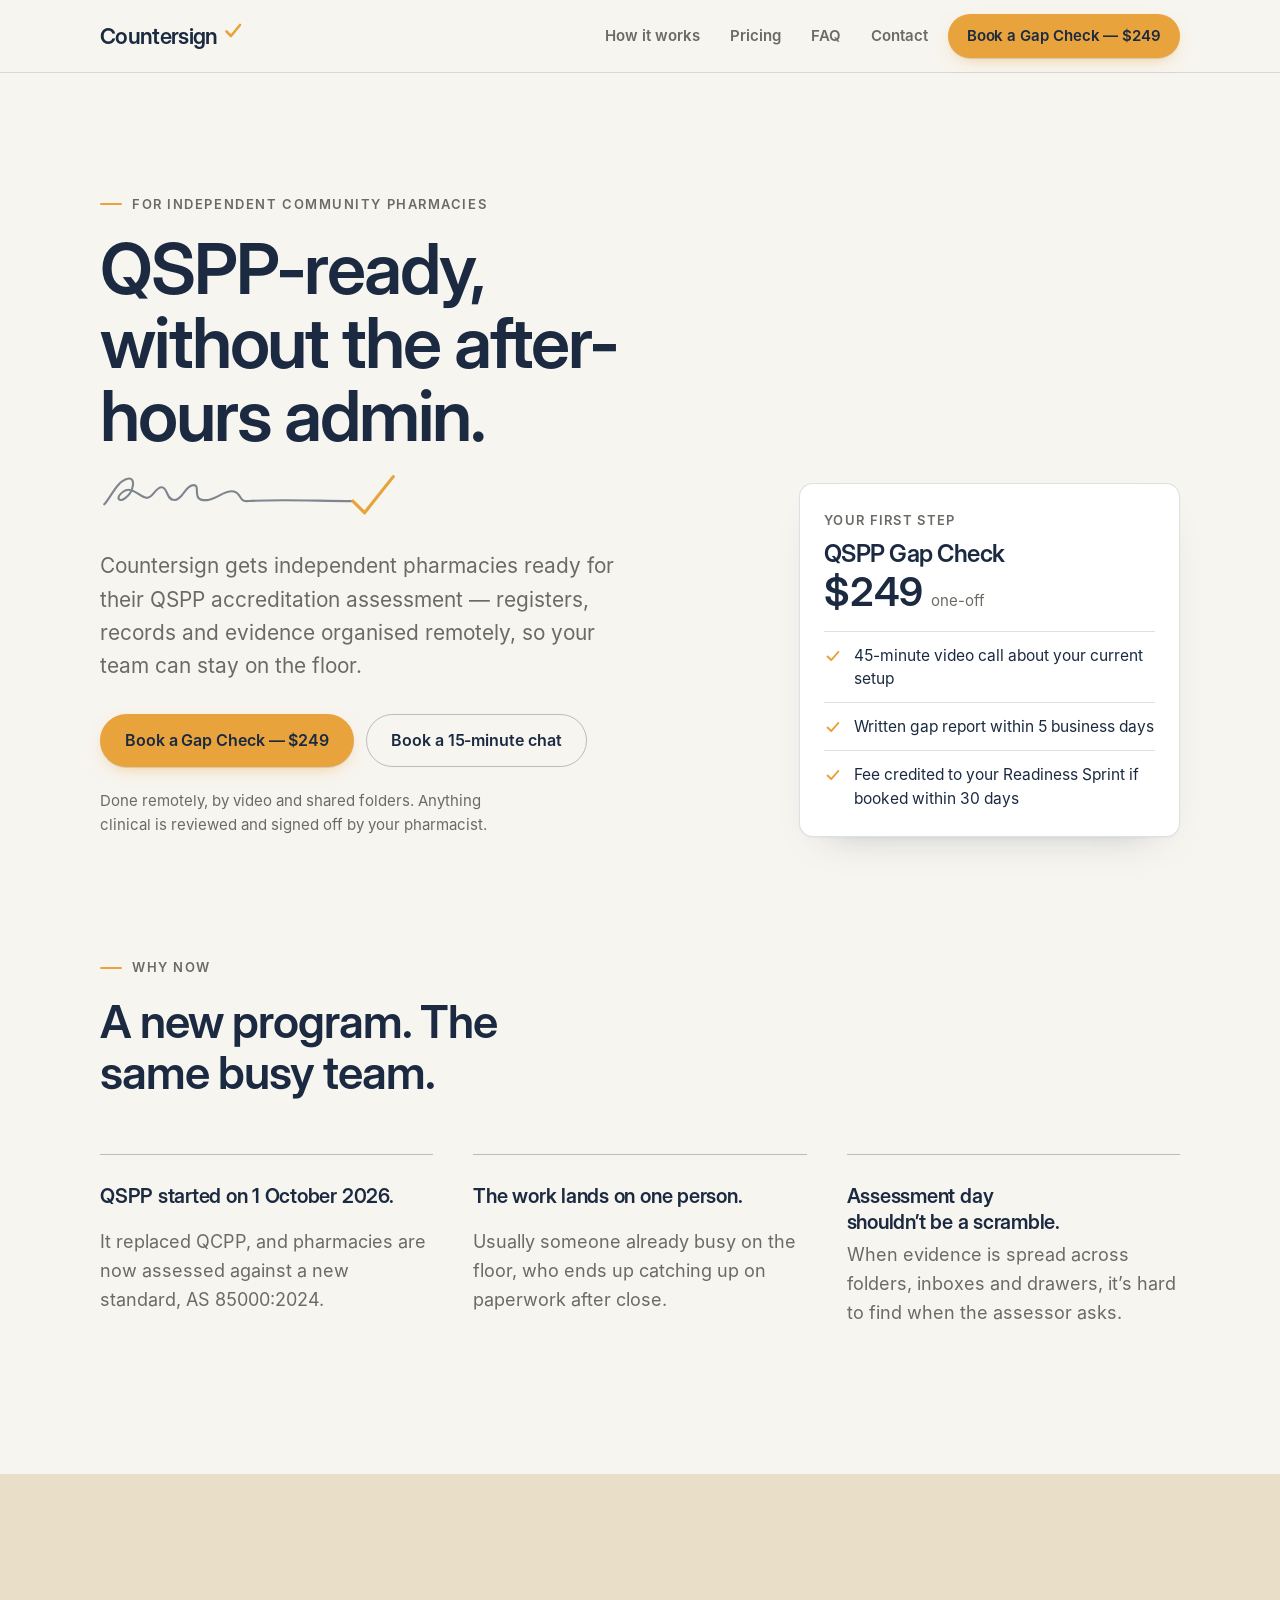
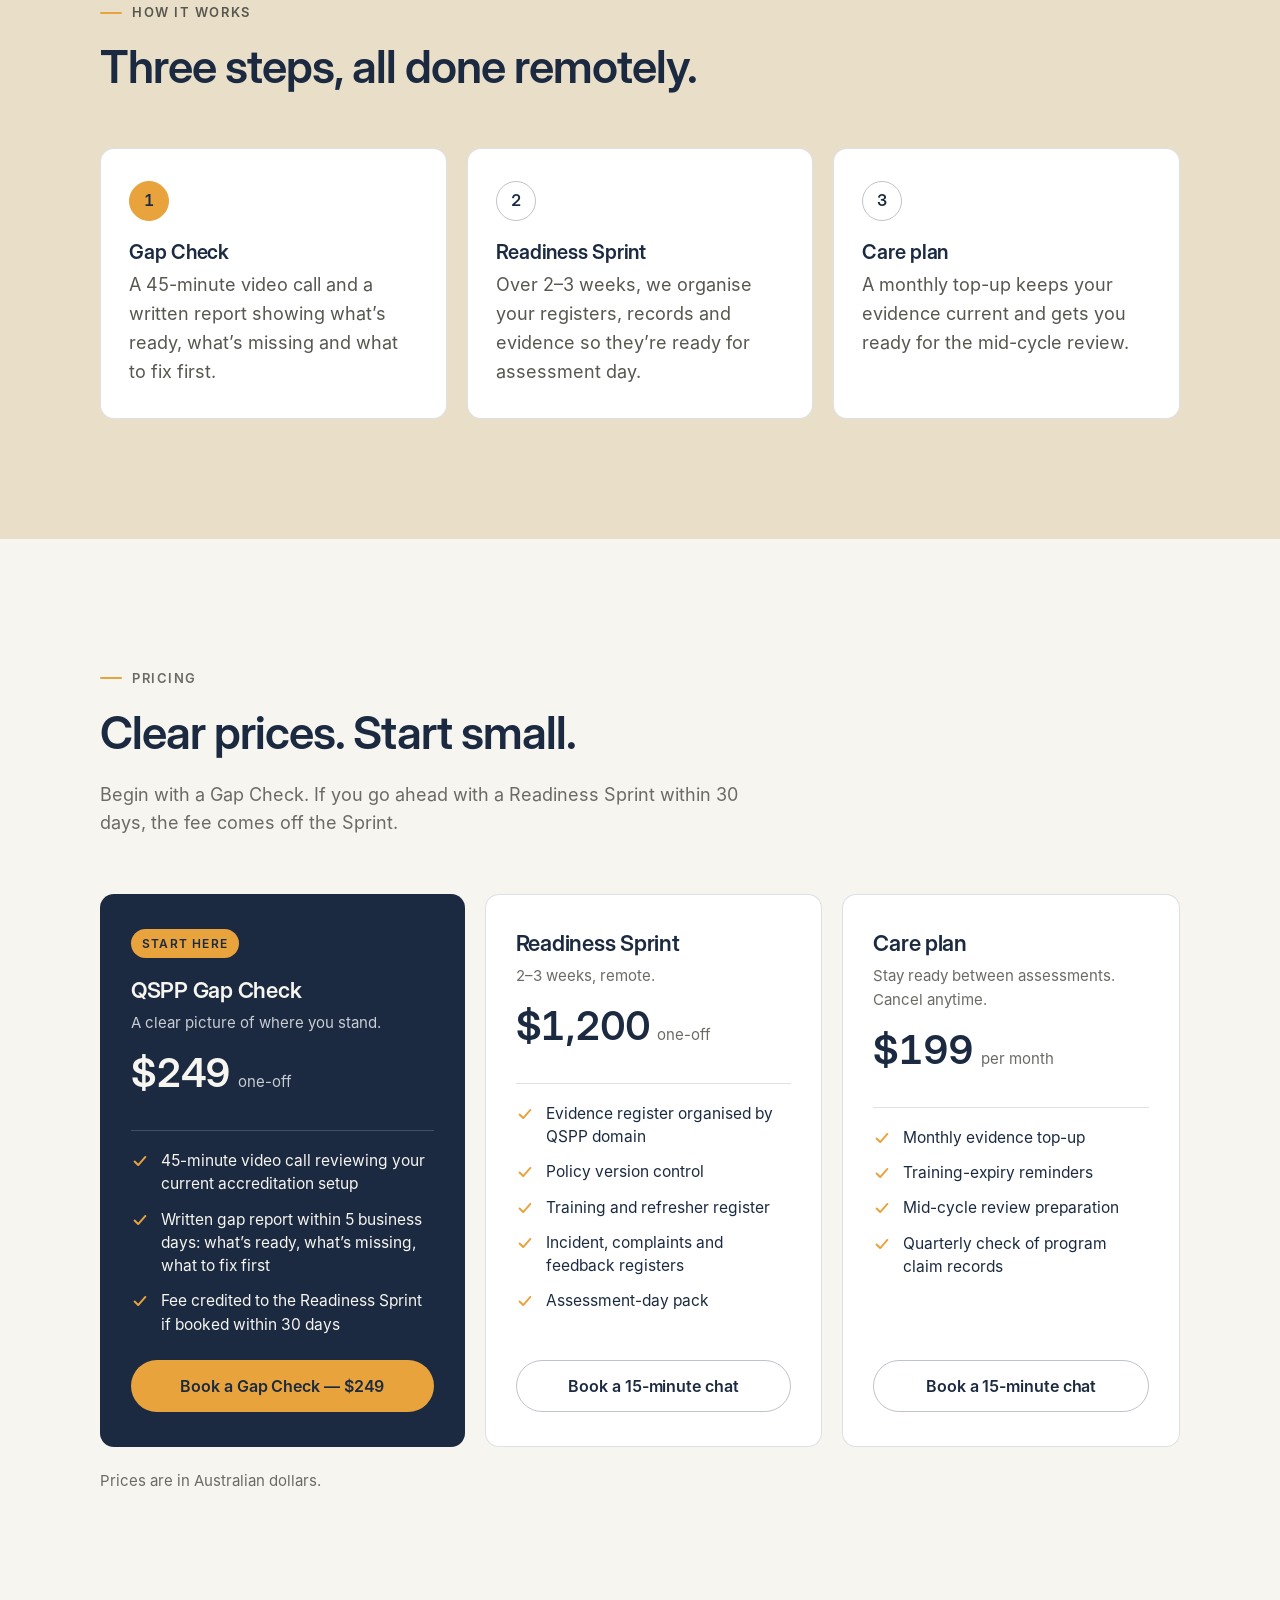
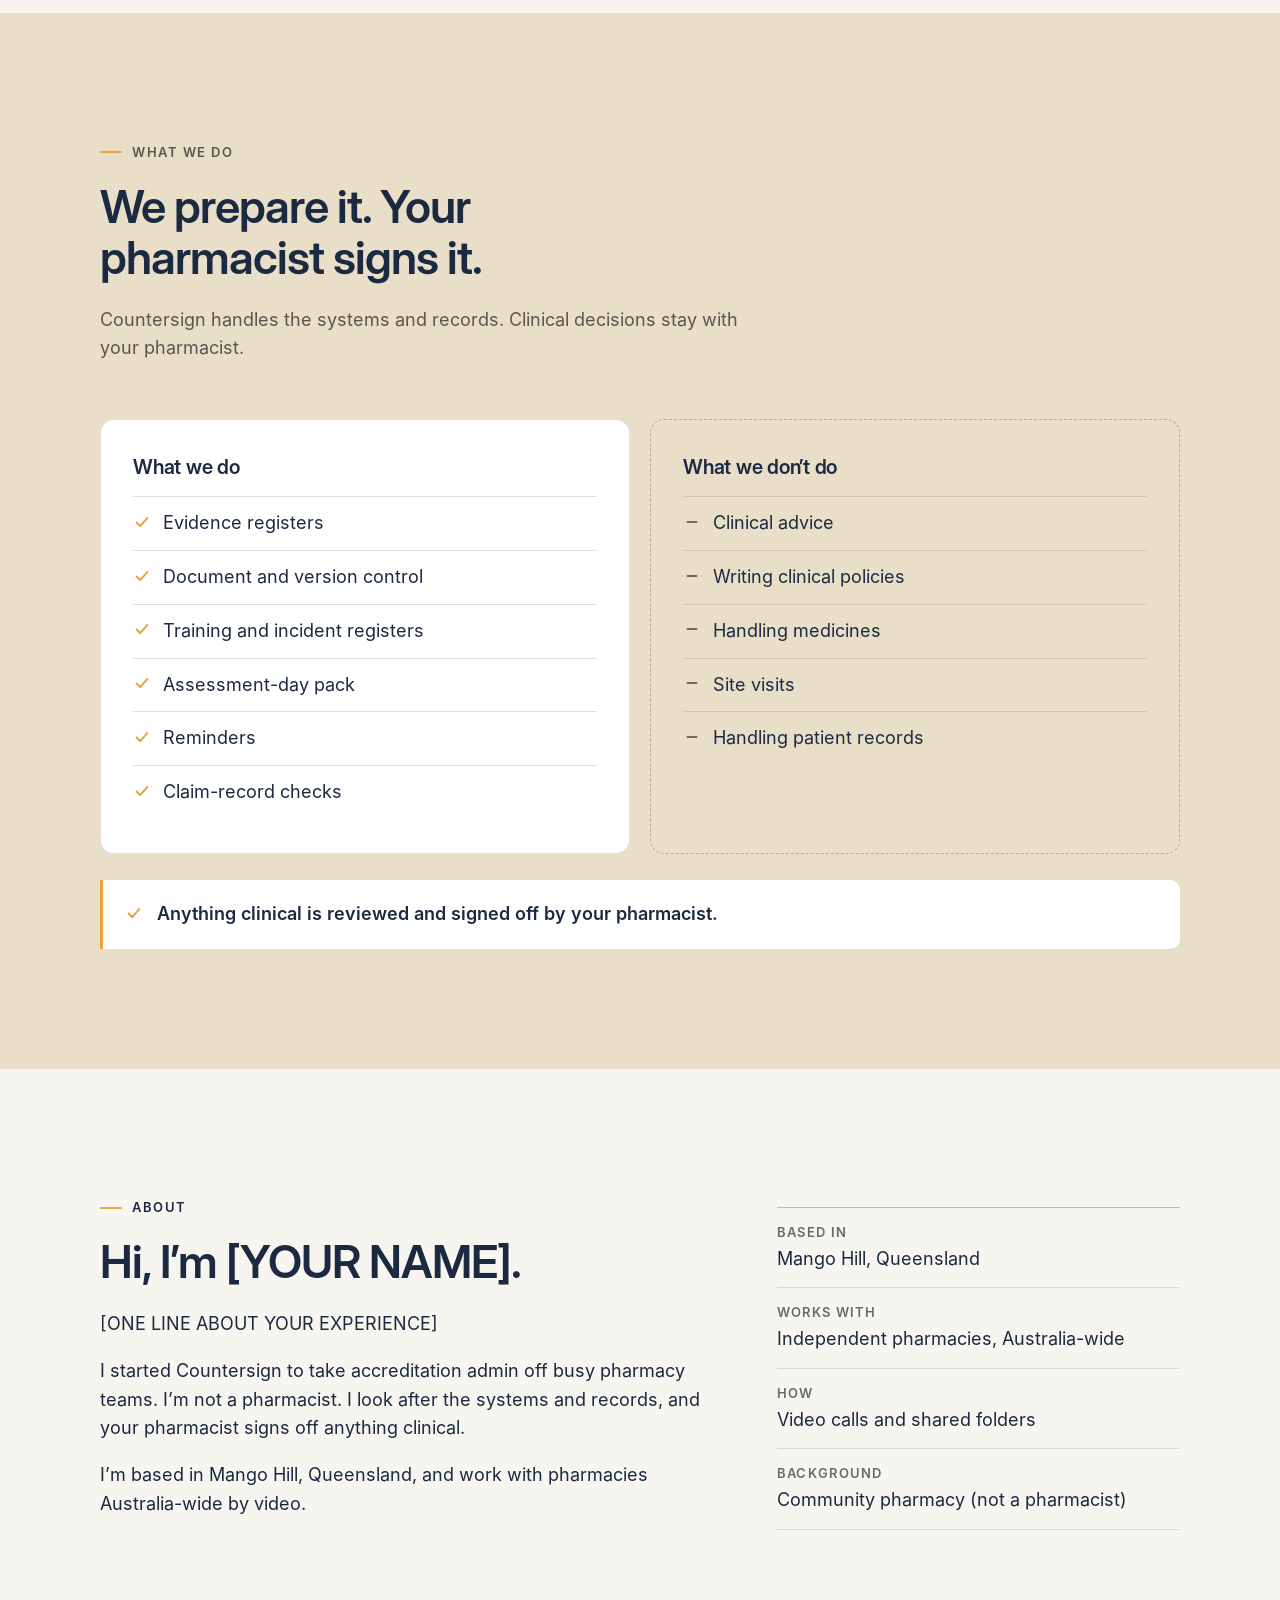
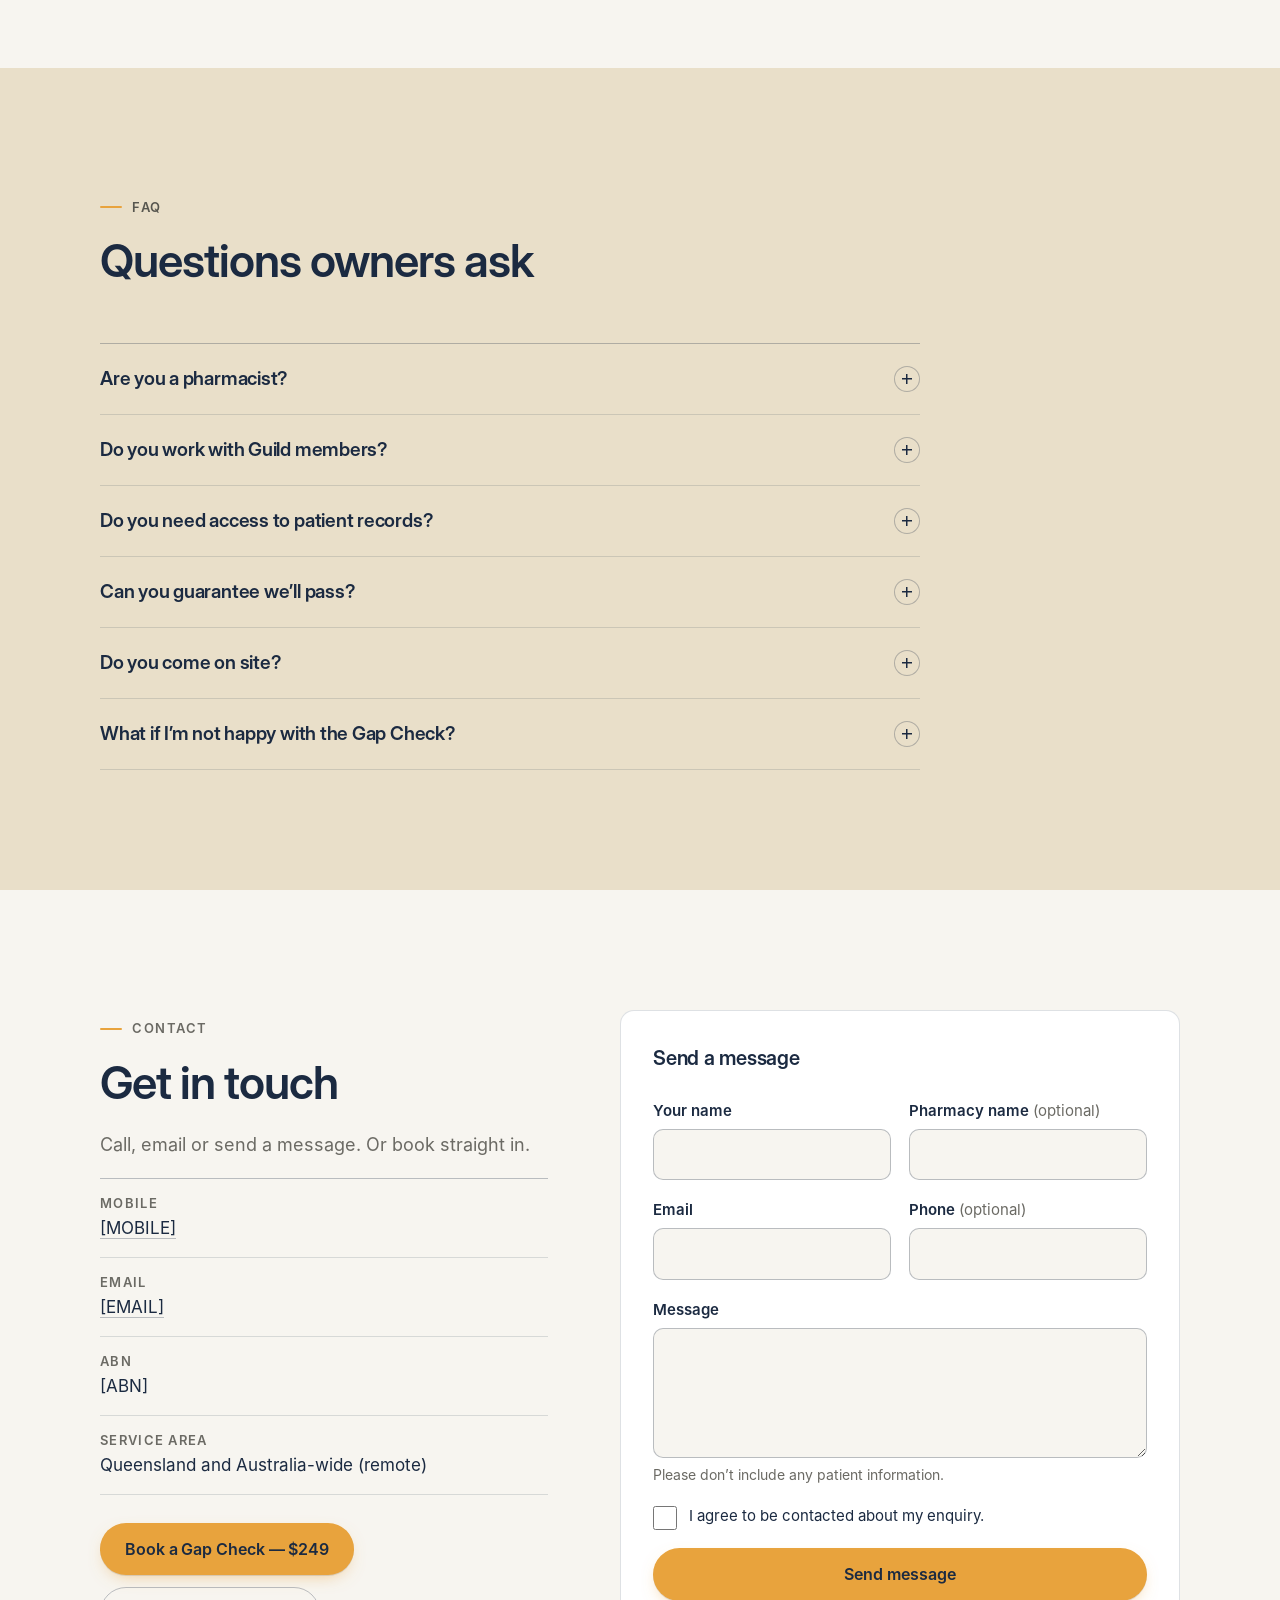
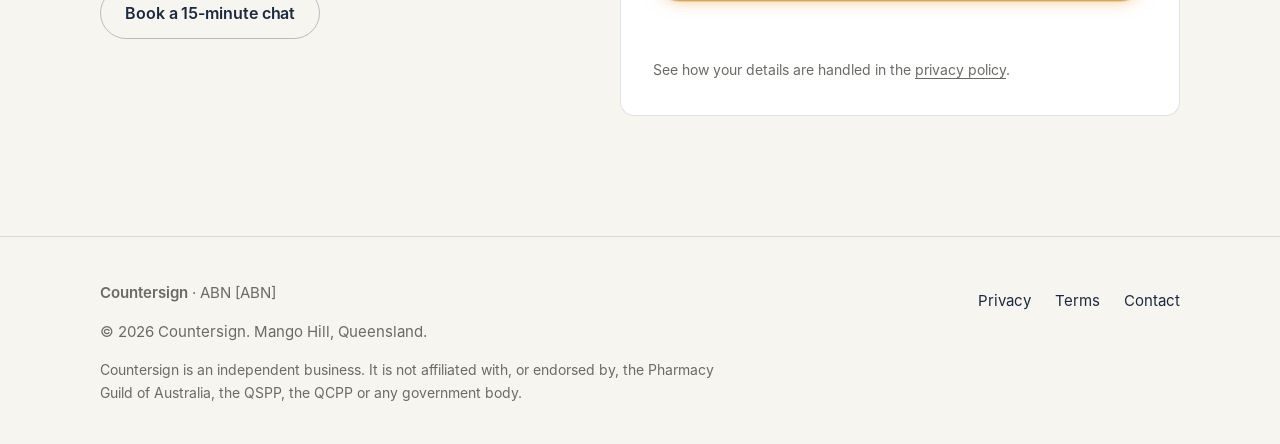
==== index.html @ 49e014be "Countersign website: home, privacy and terms pages Static site with config.js for details, links and" ====
<!doctype html>
<html lang="en-AU">
<head>
  <meta charset="utf-8">
  <meta name="viewport" content="width=device-width, initial-scale=1">
  <title>Countersign — QSPP accreditation support for independent pharmacies</title>
  <meta name="description" content="Countersign gets independent community pharmacies ready for their QSPP accreditation assessment. Registers, records and evidence organised remotely, so your team can stay on the floor.">
  <meta name="theme-color" content="#F7F5F0" media="(prefers-color-scheme: light)">
  <meta name="theme-color" content="#0F1724" media="(prefers-color-scheme: dark)">

  <!-- Social sharing. Replace [SITE_URL] with your web address (see README). -->
  <meta property="og:type" content="website">
  <meta property="og:site_name" content="Countersign">
  <meta property="og:locale" content="en_AU">
  <meta property="og:title" content="Countersign — QSPP accreditation support for independent pharmacies">
  <meta property="og:description" content="We prepare it. Your pharmacist signs it. Remote QSPP accreditation admin for independent pharmacies.">
  <meta property="og:url" content="[SITE_URL]/">
  <meta property="og:image" content="[SITE_URL]/assets/og-image.png">
  <meta property="og:image:width" content="1200">
  <meta property="og:image:height" content="630">
  <meta property="og:image:alt" content="Countersign — We prepare it. Your pharmacist signs it.">
  <meta name="twitter:card" content="summary_large_image">

  <link rel="icon" href="assets/favicon.svg" type="image/svg+xml">
  <link rel="preload" href="assets/fonts/InterDisplay-SemiBold.woff" as="font" type="font/woff" crossorigin>
  <link rel="preload" href="assets/fonts/Inter-Regular.woff" as="font" type="font/woff" crossorigin>
  <link rel="stylesheet" href="assets/styles.css">
  <script src="config.js" defer></script>
  <script src="assets/site.js" defer></script>
</head>
<body data-page="home" class="has-mobile-cta">

<!-- Icon sprite (decorative) -->
<svg width="0" height="0" style="position:absolute" aria-hidden="true" focusable="false">
  <symbol id="i-tick" viewBox="0 0 20 20"><path d="M4 10.5l4 4 8-9" fill="none" stroke="currentColor" stroke-width="2.2" stroke-linecap="round" stroke-linejoin="round"/></symbol>
  <symbol id="i-dash" viewBox="0 0 20 20"><path d="M5 10h10" fill="none" stroke="currentColor" stroke-width="2.2" stroke-linecap="round"/></symbol>
</svg>

<a class="skip-link" href="#main">Skip to content</a>

<header class="site-header" id="top">
  <div class="wrap header-inner">
    <!-- Logo: shows this wordmark until you set useLogoFile: true in config.js -->
    <a class="wordmark" href="#top" aria-label="Countersign, back to top">Countersign<svg viewBox="0 0 20 20" aria-hidden="true" focusable="false"><path d="M3.5 10.5l4.5 4.5 9-11" fill="none" stroke="#E8A33D" stroke-width="2.6" stroke-linecap="round" stroke-linejoin="round"/></svg></a>
    <nav class="site-nav" aria-label="Main">
      <ul>
        <li><a href="#how-it-works">How it works</a></li>
        <li><a href="#pricing">Pricing</a></li>
        <li><a href="#faq">FAQ</a></li>
        <li><a href="#contact">Contact</a></li>
      </ul>
    </nav>
    <a class="btn btn-primary btn-sm header-cta" href="[STRIPE_PAYMENT_LINK]" data-cfg-href="{stripePaymentLink}">Book a Gap Check — <span data-cfg="prices.gapCheck">$249</span></a>
  </div>
</header>

<main id="main">

  <!-- 1. HERO -->
  <section class="hero" aria-labelledby="hero-title">
    <div class="wrap hero-grid">
      <div>
        <p class="eyebrow">For independent community pharmacies</p>
        <!-- Other headline options:
             "Your QSPP evidence, ready before the assessor is."
             "We prepare it. Your pharmacist signs it." -->
        <h1 id="hero-title">QSPP-ready, without the after-hours admin.</h1>
        <svg class="signature" viewBox="0 0 320 52" aria-hidden="true" focusable="false">
          <path class="sig" pathLength="100" d="M4 36C10 30 16 14 26 12c8-2 6 12-2 18-6 5-10 0-2-6 8-6 16 6 22 6s8-10 14-10 4 12 12 12 10-14 18-14-4 16 14 14c10-2 16-10 24-8s4 10 14 9c30-2 65 0 98 0"/>
          <path class="tick" pathLength="100" d="M238 33l11 11 27-34"/>
        </svg>
        <p class="lede">Countersign gets independent pharmacies ready for their QSPP accreditation assessment — registers, records and evidence organised remotely, so your team can stay on the floor.</p>
        <div class="cta-row">
          <a class="btn btn-primary" href="[STRIPE_PAYMENT_LINK]" data-cfg-href="{stripePaymentLink}">Book a Gap Check — <span data-cfg="prices.gapCheck">$249</span></a>
          <a class="btn btn-secondary" href="[BOOKING_LINK]" data-cfg-href="{bookingLink}">Book a 15-minute chat</a>
        </div>
        <p class="hero-note">Done remotely, by video and shared folders. Anything clinical is reviewed and signed off by your pharmacist.</p>
      </div>

      <aside class="first-step" aria-labelledby="first-step-title">
        <p class="label">Your first step</p>
        <h2 id="first-step-title">QSPP Gap Check</h2>
        <p class="price"><span class="amount" data-cfg="prices.gapCheck">$249</span><span class="unit">one-off</span><span class="unit" data-cfg="gstNote" data-cfg-optional></span></p>
        <ul>
          <li><svg class="tick-icon" aria-hidden="true"><use href="#i-tick"/></svg><span>45-minute video call about your current setup</span></li>
          <li><svg class="tick-icon" aria-hidden="true"><use href="#i-tick"/></svg><span>Written gap report within 5 business days</span></li>
          <li><svg class="tick-icon" aria-hidden="true"><use href="#i-tick"/></svg><span>Fee credited to your Readiness Sprint if booked within 30 days</span></li>
        </ul>
      </aside>
    </div>
  </section>

  <!-- 2. THE PROBLEM -->
  <section class="section" style="padding-top:0" aria-labelledby="problem-title">
    <div class="wrap">
      <div class="section-head">
        <p class="eyebrow">Why now</p>
        <h2 id="problem-title">A new program. The same busy team.</h2>
      </div>
      <ul class="points">
        <li>
          <h3>QSPP started on 1 October 2026.</h3>
          <p>It replaced QCPP, and pharmacies are now assessed against a new standard, AS&nbsp;85000:2024.</p>
        </li>
        <li>
          <h3>The work lands on one person.</h3>
          <p>Usually someone already busy on the floor, who ends up catching up on paperwork after close.</p>
        </li>
        <li>
          <h3>Assessment day shouldn’t be a scramble.</h3>
          <p>When evidence is spread across folders, inboxes and drawers, it’s hard to find when the assessor asks.</p>
        </li>
      </ul>
    </div>
  </section>

  <!-- 3. HOW IT WORKS -->
  <section class="section section-band" id="how-it-works" aria-labelledby="how-title">
    <div class="wrap">
      <div class="section-head">
        <p class="eyebrow">How it works</p>
        <h2 id="how-title">Three steps, all done remotely.</h2>
      </div>
      <ol class="steps" style="list-style:none;margin:0;padding:0">
        <li class="step">
          <span class="step-num" aria-hidden="true">1</span>
          <h3><span class="visually-hidden">Step 1: </span>Gap Check</h3>
          <p>A 45-minute video call and a written report showing what’s ready, what’s missing and what to fix first.</p>
        </li>
        <li class="step">
          <span class="step-num" aria-hidden="true">2</span>
          <h3><span class="visually-hidden">Step 2: </span>Readiness Sprint</h3>
          <p>Over 2–3 weeks, we organise your registers, records and evidence so they’re ready for assessment day.</p>
        </li>
        <li class="step">
          <span class="step-num" aria-hidden="true">3</span>
          <h3><span class="visually-hidden">Step 3: </span>Care plan</h3>
          <p>A monthly top-up keeps your evidence current and gets you ready for the mid-cycle review.</p>
        </li>
      </ol>
    </div>
  </section>

  <!-- 4. PRICING -->
  <section class="section" id="pricing" aria-labelledby="pricing-title">
    <div class="wrap">
      <div class="section-head">
        <p class="eyebrow">Pricing</p>
        <h2 id="pricing-title">Clear prices. Start small.</h2>
        <p>Begin with a Gap Check. If you go ahead with a Readiness Sprint within 30 days, the fee comes off the Sprint.</p>
      </div>

      <div class="pricing">
        <article class="plan plan-featured" aria-labelledby="plan-gap">
          <span class="badge">Start here</span>
          <div>
            <h3 id="plan-gap">QSPP Gap Check</h3>
            <p class="plan-sub">A clear picture of where you stand.</p>
          </div>
          <p class="price"><span class="amount" data-cfg="prices.gapCheck">$249</span><span class="unit">one-off</span><span class="unit" data-cfg="gstNote" data-cfg-optional></span></p>
          <ul>
            <li><svg class="tick-icon" aria-hidden="true"><use href="#i-tick"/></svg><span>45-minute video call reviewing your current accreditation setup</span></li>
            <li><svg class="tick-icon" aria-hidden="true"><use href="#i-tick"/></svg><span>Written gap report within 5 business days: what’s ready, what’s missing, what to fix first</span></li>
            <li><svg class="tick-icon" aria-hidden="true"><use href="#i-tick"/></svg><span>Fee credited to the Readiness Sprint if booked within 30 days</span></li>
          </ul>
          <a class="btn btn-primary btn-block" href="[STRIPE_PAYMENT_LINK]" data-cfg-href="{stripePaymentLink}">Book a Gap Check — <span data-cfg="prices.gapCheck">$249</span></a>
        </article>

        <article class="plan" aria-labelledby="plan-sprint">
          <div>
            <h3 id="plan-sprint">Readiness Sprint</h3>
            <p class="plan-sub">2–3 weeks, remote.</p>
          </div>
          <p class="price"><span class="amount" data-cfg="prices.sprint">$1,200</span><span class="unit">one-off</span><span class="unit" data-cfg="gstNote" data-cfg-optional></span></p>
          <ul>
            <li><svg class="tick-icon" aria-hidden="true"><use href="#i-tick"/></svg><span>Evidence register organised by QSPP domain</span></li>
            <li><svg class="tick-icon" aria-hidden="true"><use href="#i-tick"/></svg><span>Policy version control</span></li>
            <li><svg class="tick-icon" aria-hidden="true"><use href="#i-tick"/></svg><span>Training and refresher register</span></li>
            <li><svg class="tick-icon" aria-hidden="true"><use href="#i-tick"/></svg><span>Incident, complaints and feedback registers</span></li>
            <li><svg class="tick-icon" aria-hidden="true"><use href="#i-tick"/></svg><span>Assessment-day pack</span></li>
          </ul>
          <a class="btn btn-secondary btn-block" href="[BOOKING_LINK]" data-cfg-href="{bookingLink}">Book a 15-minute chat</a>
        </article>

        <article class="plan" aria-labelledby="plan-care">
          <div>
            <h3 id="plan-care">Care plan</h3>
            <p class="plan-sub">Stay ready between assessments. Cancel anytime.</p>
          </div>
          <p class="price"><span class="amount" data-cfg="prices.carePlan">$199</span><span class="unit">per month</span><span class="unit" data-cfg="gstNote" data-cfg-optional></span></p>
          <ul>
            <li><svg class="tick-icon" aria-hidden="true"><use href="#i-tick"/></svg><span>Monthly evidence top-up</span></li>
            <li><svg class="tick-icon" aria-hidden="true"><use href="#i-tick"/></svg><span>Training-expiry reminders</span></li>
            <li><svg class="tick-icon" aria-hidden="true"><use href="#i-tick"/></svg><span>Mid-cycle review preparation</span></li>
            <li><svg class="tick-icon" aria-hidden="true"><use href="#i-tick"/></svg><span>Quarterly check of program claim records</span></li>
          </ul>
          <a class="btn btn-secondary btn-block" href="[BOOKING_LINK]" data-cfg-href="{bookingLink}">Book a 15-minute chat</a>
        </article>
      </div>
      <p class="pricing-note">Prices are in Australian dollars.</p>
    </div>
  </section>

  <!-- 5. WHAT WE DO / DON'T DO -->
  <section class="section section-band" id="scope" aria-labelledby="scope-title">
    <div class="wrap">
      <div class="section-head">
        <p class="eyebrow">What we do</p>
        <h2 id="scope-title">We prepare it. Your pharmacist signs it.</h2>
        <p>Countersign handles the systems and records. Clinical decisions stay with your pharmacist.</p>
      </div>
      <div class="split">
        <div class="split-col do">
          <h3>What we do</h3>
          <ul>
            <li><svg class="tick-icon" aria-hidden="true"><use href="#i-tick"/></svg><span>Evidence registers</span></li>
            <li><svg class="tick-icon" aria-hidden="true"><use href="#i-tick"/></svg><span>Document and version control</span></li>
            <li><svg class="tick-icon" aria-hidden="true"><use href="#i-tick"/></svg><span>Training and incident registers</span></li>
            <li><svg class="tick-icon" aria-hidden="true"><use href="#i-tick"/></svg><span>Assessment-day pack</span></li>
            <li><svg class="tick-icon" aria-hidden="true"><use href="#i-tick"/></svg><span>Reminders</span></li>
            <li><svg class="tick-icon" aria-hidden="true"><use href="#i-tick"/></svg><span>Claim-record checks</span></li>
          </ul>
        </div>
        <div class="split-col dont">
          <h3>What we don’t do</h3>
          <ul>
            <li><svg class="dash-icon" aria-hidden="true"><use href="#i-dash"/></svg><span>Clinical advice</span></li>
            <li><svg class="dash-icon" aria-hidden="true"><use href="#i-dash"/></svg><span>Writing clinical policies</span></li>
            <li><svg class="dash-icon" aria-hidden="true"><use href="#i-dash"/></svg><span>Handling medicines</span></li>
            <li><svg class="dash-icon" aria-hidden="true"><use href="#i-dash"/></svg><span>Site visits</span></li>
            <li><svg class="dash-icon" aria-hidden="true"><use href="#i-dash"/></svg><span>Handling patient records</span></li>
          </ul>
        </div>
      </div>
      <p class="signoff"><svg class="tick-icon" aria-hidden="true"><use href="#i-tick"/></svg><span>Anything clinical is reviewed and signed off by your pharmacist.</span></p>
    </div>
  </section>

  <!-- 6. ABOUT -->
  <section class="section" id="about" aria-labelledby="about-title">
    <div class="wrap about">
      <div class="about-body">
        <p class="eyebrow">About</p>
        <!-- Optional photo: save it as assets/founder.jpg (square, about 400 × 400 px) and remove the comment marks around the next line.
        <img class="about-photo" src="assets/founder.jpg" alt="[YOUR NAME]" width="160" height="160" loading="lazy">
        -->
        <h2 id="about-title">Hi, I’m <span data-cfg="founderName">[YOUR NAME]</span>.</h2>
        <p data-cfg="founderExperience">[ONE LINE ABOUT YOUR EXPERIENCE]</p>
        <p>I started Countersign to take accreditation admin off busy pharmacy teams. I’m not a pharmacist. I look after the systems and records, and your pharmacist signs off anything clinical.</p>
        <p>I’m based in Mango Hill, Queensland, and work with pharmacies Australia-wide by video.</p>
      </div>
      <dl class="about-facts">
        <div><dt>Based in</dt><dd>Mango Hill, Queensland</dd></div>
        <div><dt>Works with</dt><dd>Independent pharmacies, Australia-wide</dd></div>
        <div><dt>How</dt><dd>Video calls and shared folders</dd></div>
        <div><dt>Background</dt><dd>Community pharmacy (not a pharmacist)</dd></div>
      </dl>
    </div>
  </section>

  <!-- TESTIMONIALS — switched off. Only add real quotes, with the person's written permission.
       To switch on: remove the comment marks at the start and end of this block.
  <section class="section" id="testimonials" aria-labelledby="testimonials-title" style="padding-top:0">
    <div class="wrap">
      <div class="section-head">
        <p class="eyebrow">From pharmacies</p>
        <h2 id="testimonials-title">What owners say</h2>
      </div>
      <div class="quotes">
        <figure class="quote">
          <blockquote><p>"REAL QUOTE HERE"</p></blockquote>
          <figcaption>Name, Role — Pharmacy name, Suburb</figcaption>
        </figure>
        <figure class="quote">
          <blockquote><p>"REAL QUOTE HERE"</p></blockquote>
          <figcaption>Name, Role — Pharmacy name, Suburb</figcaption>
        </figure>
      </div>
    </div>
  </section>
  -->

  <!-- 7. FAQ -->
  <section class="section section-band" id="faq" aria-labelledby="faq-title">
    <div class="wrap">
      <div class="section-head">
        <p class="eyebrow">FAQ</p>
        <h2 id="faq-title">Questions owners ask</h2>
      </div>
      <div class="faq">
        <details>
          <summary>Are you a pharmacist?</summary>
          <div class="answer"><p>No. I handle the systems and records. Your pharmacist reviews and signs off anything clinical.</p></div>
        </details>
        <details>
          <summary>Do you work with Guild members?</summary>
          <div class="answer"><p>Yes. The Guild gives advice and templates. Countersign does the hands-on admin.</p></div>
        </details>
        <details>
          <summary>Do you need access to patient records?</summary>
          <div class="answer"><p>No, and please don’t send any.</p></div>
        </details>
        <details>
          <summary>Can you guarantee we’ll pass?</summary>
          <div class="answer"><p>No one can. Accreditation decisions are made by the assessor. We make sure your evidence is organised and complete.</p></div>
        </details>
        <details>
          <summary>Do you come on site?</summary>
          <div class="answer"><p>No. Everything is done by video and shared folders.</p></div>
        </details>
        <details>
          <summary>What if I’m not happy with the Gap Check?</summary>
          <div class="answer"><p>You get a full refund if you cancel before the call, or if your report isn’t delivered within 10 business days of the call. See the <a href="terms.html">Gap Check terms</a>.</p></div>
        </details>
      </div>
    </div>
  </section>

  <!-- 8. CONTACT -->
  <section class="section" id="contact" aria-labelledby="contact-title">
    <div class="wrap contact">
      <div>
        <p class="eyebrow">Contact</p>
        <h2 id="contact-title">Get in touch</h2>
        <p class="muted">Call, email or send a message. Or book straight in.</p>
        <dl class="contact-list">
          <div><dt>Mobile</dt><dd><a href="tel:[MOBILE]" data-cfg-href="tel:{mobileTel}" data-cfg="mobile">[MOBILE]</a></dd></div>
          <div><dt>Email</dt><dd><a href="mailto:[EMAIL]" data-cfg-href="mailto:{email}" data-cfg="email">[EMAIL]</a></dd></div>
          <div><dt>ABN</dt><dd data-cfg="abn">[ABN]</dd></div>
          <div><dt>Service area</dt><dd>Queensland and Australia-wide (remote)</dd></div>
        </dl>
        <div class="cta-row">
          <a class="btn btn-primary" href="[STRIPE_PAYMENT_LINK]" data-cfg-href="{stripePaymentLink}">Book a Gap Check — <span data-cfg="prices.gapCheck">$249</span></a>
          <a class="btn btn-secondary" href="[BOOKING_LINK]" data-cfg-href="{bookingLink}">Book a 15-minute chat</a>
        </div>
      </div>

      <form class="form" id="contact-form" action="[FORM_ENDPOINT]" method="POST" novalidate aria-labelledby="form-title">
        <h3 id="form-title">Send a message</h3>
        <div class="field-row">
          <div class="field">
            <label for="f-name">Your name</label>
            <input id="f-name" name="name" type="text" autocomplete="name" required>
          </div>
          <div class="field">
            <label for="f-business">Pharmacy name <span class="opt">(optional)</span></label>
            <input id="f-business" name="business" type="text" autocomplete="organization">
          </div>
        </div>
        <div class="field-row">
          <div class="field">
            <label for="f-email">Email</label>
            <input id="f-email" name="email" type="email" autocomplete="email" required>
          </div>
          <div class="field">
            <label for="f-phone">Phone <span class="opt">(optional)</span></label>
            <input id="f-phone" name="phone" type="tel" autocomplete="tel">
          </div>
        </div>
        <div class="field">
          <label for="f-message">Message</label>
          <textarea id="f-message" name="message" required aria-describedby="f-message-hint"></textarea>
          <span class="hint" id="f-message-hint">Please don’t include any patient information.</span>
        </div>
        <!-- Spam trap: hidden from people, bots fill it in -->
        <div class="hp" aria-hidden="true">
          <label for="f-gotcha">Leave this empty</label>
          <input id="f-gotcha" type="text" name="_gotcha" tabindex="-1" autocomplete="off">
        </div>
        <input type="hidden" name="_subject" value="New enquiry from the Countersign website">
        <label class="check" for="f-consent">
          <input id="f-consent" name="consent" type="checkbox" value="yes" required>
          <span>I agree to be contacted about my enquiry.</span>
        </label>
        <button class="btn btn-primary" type="submit">Send message</button>
        <p class="form-status" role="status" aria-live="polite"></p>
        <p class="hint">See how your details are handled in the <a href="privacy.html">privacy policy</a>.</p>
      </form>
    </div>
  </section>

</main>

<footer class="site-footer">
  <div class="wrap footer-grid">
    <div>
      <p><strong>Countersign</strong> · ABN <span data-cfg="abn">[ABN]</span></p>
      <p>© <span data-cfg="year">2026</span> Countersign. Mango Hill, Queensland.</p>
      <p class="disclaimer">Countersign is an independent business. It is not affiliated with, or endorsed by, the Pharmacy Guild of Australia, the QSPP, the QCPP or any government body.</p>
    </div>
    <nav aria-label="Footer">
      <ul class="footer-links">
        <li><a href="privacy.html">Privacy</a></li>
        <li><a href="terms.html">Terms</a></li>
        <li><a href="#contact">Contact</a></li>
      </ul>
    </nav>
  </div>
</footer>

<div class="mobile-cta" aria-hidden="true">
  <a class="btn btn-primary btn-block" tabindex="-1" href="[STRIPE_PAYMENT_LINK]" data-cfg-href="{stripePaymentLink}">Book a Gap Check — <span data-cfg="prices.gapCheck">$249</span></a>
</div>

</body>
</html>
---- assets/styles.css ----
/* Countersign — styles. Mobile-first. No external dependencies. */

/* ---------- Fonts (self-hosted Inter, SIL OFL — see fonts/OFL.txt) ---------- */
@font-face {
  font-family: "Inter";
  src: url("fonts/Inter-Regular.woff") format("woff");
  font-weight: 400; font-style: normal; font-display: swap;
}
@font-face {
  font-family: "Inter";
  src: url("fonts/Inter-SemiBold.woff") format("woff");
  font-weight: 600; font-style: normal; font-display: swap;
}
@font-face {
  font-family: "Inter Display";
  src: url("fonts/InterDisplay-SemiBold.woff") format("woff");
  font-weight: 600; font-style: normal; font-display: swap;
}

/* ---------- Colour tokens ---------- */
:root {
  --navy: #1B2A41;
  --amber: #E8A33D;
  --offwhite: #F7F5F0;
  --sand: #E9DFC9;
  --grey: #6B6A64;

  --bg: var(--offwhite);
  --surface: #FFFFFF;
  --band: var(--sand);           /* tinted sections */
  --card: #FFFFFF;
  --text: var(--navy);
  --muted: var(--grey);          /* 5.0:1 on off-white */
  --muted-on-band: #57564F;      /* keeps AA on sand */
  --accent: var(--amber);
  --on-accent: var(--navy);
  --line: rgba(27, 42, 65, 0.14);
  --line-strong: rgba(27, 42, 65, 0.28);
  --feature-bg: var(--navy);
  --feature-text: #F7F5F0;
  --feature-muted: #C9CCD3;
  --focus: #1B2A41;
  --sig: rgba(27, 42, 65, 0.55);
  --glass: rgba(247, 245, 240, 0.94);

  --font: "Inter", system-ui, -apple-system, "Segoe UI", Roboto, sans-serif;
  --font-display: "Inter Display", "Inter", system-ui, -apple-system, "Segoe UI", sans-serif;

  --wrap: 1120px;
  --gutter: 20px;
  --radius: 14px;
  --radius-sm: 10px;
  --section-y: clamp(64px, 10vw, 120px);

  color-scheme: light dark;
}

@media (prefers-color-scheme: dark) {
  .plan-featured { border-color: var(--amber); }
  :root {
    --bg: #0F1724;
    --surface: #152035;
    --band: #142034;
    --card: #1A2740;
    --text: #F2EEE6;
    --muted: #B9B5AB;
    --muted-on-band: #B9B5AB;
    --on-accent: #1B2A41;
    --line: rgba(242, 238, 230, 0.14);
    --line-strong: rgba(242, 238, 230, 0.3);
    --feature-bg: #22314C;
    --feature-text: #F7F5F0;
    --feature-muted: #C9CCD3;
    --focus: #E8A33D;
    --sig: rgba(242, 238, 230, 0.55);
    --glass: rgba(15, 23, 36, 0.94);
  }
}

/* ---------- Base ---------- */
*, *::before, *::after { box-sizing: border-box; }
html { -webkit-text-size-adjust: 100%; scroll-behavior: smooth; scroll-padding-top: 24px; }
@media (min-width: 900px) { html { scroll-padding-top: 88px; } }
@media (prefers-reduced-motion: reduce) { html { scroll-behavior: auto; } }

body {
  margin: 0;
  background: var(--bg);
  color: var(--text);
  font-family: var(--font);
  font-size: 1.0625rem;          /* 17px */
  line-height: 1.6;
  font-feature-settings: "cv11", "ss01";
  -webkit-font-smoothing: antialiased;
  text-rendering: optimizeLegibility;
  overflow-wrap: break-word;
}
@media (min-width: 900px) { body { font-size: 1.125rem; } } /* 18px */

h1, h2, h3 {
  font-family: var(--font-display);
  font-weight: 600;
  line-height: 1.12;
  letter-spacing: -0.022em;
  margin: 0 0 0.5em;
  text-wrap: balance;
}
h1 { font-size: clamp(2.35rem, 5.4vw + 0.9rem, 4.4rem); letter-spacing: -0.03em; line-height: 1.04; }
h2 { font-size: clamp(1.85rem, 3vw + 1rem, 2.85rem); }
h3 { font-size: 1.25rem; letter-spacing: -0.012em; line-height: 1.3; }
p { margin: 0 0 1em; }
p:last-child { margin-bottom: 0; }
ul { margin: 0; padding: 0; list-style: none; }
a { color: inherit; text-decoration-thickness: 1px; text-underline-offset: 3px; }
strong { font-weight: 600; }
img, svg { display: block; max-width: 100%; }

:focus-visible {
  outline: 3px solid var(--focus);
  outline-offset: 3px;
  border-radius: 4px;
}

.wrap { width: 100%; max-width: var(--wrap); margin: 0 auto; padding: 0 var(--gutter); }

.skip-link {
  position: absolute; left: 12px; top: -60px; z-index: 100;
  background: var(--text); color: var(--bg);
  padding: 10px 16px; border-radius: 8px; font-weight: 600; text-decoration: none;
}
.skip-link:focus { top: 12px; }

.visually-hidden {
  position: absolute !important; width: 1px; height: 1px; padding: 0; margin: -1px;
  overflow: hidden; clip: rect(0 0 0 0); white-space: nowrap; border: 0;
}

.eyebrow {
  display: inline-flex; align-items: center; gap: 10px;
  font-size: 0.8125rem; font-weight: 600; letter-spacing: 0.12em; text-transform: uppercase;
  color: var(--muted); margin: 0 0 18px;
}
.eyebrow::before { content: ""; width: 22px; height: 2px; background: var(--accent); border-radius: 2px; }

.lede { font-size: clamp(1.125rem, 0.6vw + 1rem, 1.3rem); color: var(--muted); max-width: 40ch; }

/* ---------- Buttons ---------- */
.btn {
  display: inline-block; vertical-align: middle;
  min-height: 52px; padding: 14px 24px;
  border-radius: 999px; border: 1.5px solid transparent;
  font: 600 1rem/1.4 var(--font); letter-spacing: -0.005em;
  text-decoration: none; text-align: center; cursor: pointer;
  transition: transform .15s ease, background-color .15s ease, border-color .15s ease, box-shadow .15s ease;
}
.btn:hover { transform: translateY(-1px); }
.btn:active { transform: translateY(0); }
.btn-primary { background: var(--accent); color: var(--on-accent); box-shadow: 0 1px 0 rgba(27,42,65,.12), 0 6px 18px -8px rgba(232,163,61,.7); }
.btn-primary:hover { background: #EDB25A; }
.btn-secondary { background: transparent; color: var(--text); border-color: var(--line-strong); }
.btn-secondary:hover { border-color: var(--text); }
.btn-sm { min-height: 44px; padding: 10px 18px; font-size: 0.9375rem; }
.btn-block { display: block; }
.btn-block { width: 100%; }
.btn[disabled] { opacity: .6; cursor: progress; transform: none; }

.cta-row { display: flex; flex-direction: column; gap: 12px; }
@media (min-width: 520px) { .cta-row { flex-direction: row; flex-wrap: wrap; } }

/* ---------- Header ---------- */
.site-header { border-bottom: 1px solid var(--line); background: var(--bg); }
.header-inner { display: flex; flex-wrap: wrap; align-items: center; justify-content: space-between; gap: 6px 20px; padding-top: 16px; padding-bottom: 12px; }

.wordmark {
  display: inline-flex; align-items: center; gap: 2px;
  font-family: var(--font-display); font-weight: 600; font-size: 1.375rem; letter-spacing: -0.03em;
  text-decoration: none; color: var(--text); line-height: 1;
  padding: 6px 0;
}
.wordmark svg { width: 20px; height: 20px; margin-left: 3px; transform: translateY(-5px); }
.logo-img { height: 32px; width: auto; }

.site-nav { width: 100%; }
.site-nav ul { display: flex; justify-content: space-between; gap: 4px; }
.site-nav a {
  display: inline-block; padding: 10px 2px; min-height: 44px;
  font-size: 0.9375rem; font-weight: 600; color: var(--muted); text-decoration: none;
}
.site-nav a:hover { color: var(--text); }
.header-cta { display: none; }
@media (min-width: 600px) { .site-nav ul { justify-content: flex-start; gap: 28px; } }

@media (min-width: 900px) {
  .site-header { position: sticky; top: 0; z-index: 50; background: var(--glass); backdrop-filter: saturate(1.4) blur(10px); -webkit-backdrop-filter: saturate(1.4) blur(10px); }
  .header-inner { flex-wrap: nowrap; padding-top: 14px; padding-bottom: 14px; }
  .site-nav { width: auto; margin-left: auto; }
  .site-nav ul { gap: 30px; }
  .site-nav a { padding: 10px 0; }
  .header-cta { display: inline-block; }
}

/* ---------- Hero ---------- */
.hero { padding: clamp(48px, 9vw, 112px) 0 clamp(56px, 9vw, 112px); }
.hero-grid { display: grid; gap: 44px; align-items: end; }
.hero h1 { max-width: 14ch; margin-bottom: 0.2em; }
.signature { width: min(340px, 82%); height: auto; margin: 4px 0 28px; overflow: visible; }
.signature path { fill: none; stroke-linecap: round; stroke-linejoin: round; }
.signature .sig { stroke: var(--sig); stroke-width: 2; stroke-dasharray: 100; stroke-dashoffset: 100; animation: draw 1.6s cubic-bezier(.6,.1,.3,1) .2s forwards; }
.signature .tick { stroke: var(--accent); stroke-width: 3; stroke-dasharray: 100; stroke-dashoffset: 100; animation: draw .45s ease-out 1.7s forwards; }
@keyframes draw { to { stroke-dashoffset: 0; } }
@media (prefers-reduced-motion: reduce) {
  .signature .sig, .signature .tick { animation: none; stroke-dashoffset: 0; }
}
.hero .lede { margin-bottom: 32px; }
.hero-note { margin-top: 22px; font-size: 0.9375rem; color: var(--muted); max-width: 46ch; }

.first-step {
  max-width: 560px;
  background: var(--card); border: 1px solid var(--line); border-radius: var(--radius);
  padding: 26px 24px; box-shadow: 0 1px 2px rgba(27,42,65,.04), 0 18px 40px -28px rgba(27,42,65,.35);
}
.first-step .label { font-size: 0.8125rem; font-weight: 600; letter-spacing: .1em; text-transform: uppercase; color: var(--muted); margin: 0 0 10px; }
.first-step h2 { font-size: 1.5rem; margin: 0 0 4px; }
.first-step .price { margin: 0 0 18px; }
.first-step ul { border-top: 1px solid var(--line); }
.first-step li { display: flex; gap: 12px; padding: 12px 0; border-bottom: 1px solid var(--line); font-size: 0.96875rem; line-height: 1.5; }
.first-step li:last-child { border-bottom: 0; padding-bottom: 0; }

@media (min-width: 900px) {
  .hero-grid { grid-template-columns: minmax(0, 7fr) minmax(0, 4.2fr); gap: 64px; }
}

.price { display: flex; align-items: baseline; flex-wrap: wrap; gap: 4px 8px; }
.price .amount { font-family: var(--font-display); font-weight: 600; font-size: 2.5rem; letter-spacing: -0.03em; line-height: 1; font-feature-settings: "tnum"; }
.price .unit { font-size: 0.9375rem; color: var(--muted); }

.tick-icon { flex: none; width: 18px; height: 18px; margin-top: 0.2em; color: var(--accent); }
.dash-icon { flex: none; width: 18px; height: 18px; margin-top: 0.2em; color: var(--muted); }

/* ---------- Sections ---------- */
.section { padding: var(--section-y) 0; }
.section-band { background: var(--band); }
.section-band .eyebrow, .section-band .muted, .section-band .lede { color: var(--muted-on-band); }
.section-head { max-width: 680px; margin-bottom: clamp(36px, 5vw, 56px); }
.section-head p { color: var(--muted); }
.section-band .section-head p { color: var(--muted-on-band); }
.muted { color: var(--muted); }

/* Problem */
.points { display: grid; gap: 0; border-top: 1px solid var(--line-strong); }
.points li { padding: 26px 0; border-bottom: 1px solid var(--line); display: grid; gap: 6px; }
.points h3 { margin: 0; }
.points p { color: var(--muted); max-width: 52ch; }
@media (min-width: 900px) {
  .points { grid-template-columns: repeat(3, 1fr); gap: 40px; border-top: 0; }
  .points li { border-bottom: 0; border-top: 1px solid var(--line-strong); padding-top: 28px; }
}

/* Steps */
.steps { display: grid; gap: 14px; counter-reset: step; }
.step {
  position: relative; background: var(--card); border: 1px solid var(--line); border-radius: var(--radius);
  padding: 26px 24px 26px 24px;
}
.step-num {
  display: inline-grid; place-items: center; width: 40px; height: 40px; border-radius: 50%;
  border: 1.5px solid var(--line-strong);
  font-family: var(--font-display); font-weight: 600; font-size: 1rem; margin-bottom: 18px;
  font-feature-settings: "tnum";
}
.step:first-child .step-num { background: var(--accent); border-color: var(--accent); color: var(--on-accent); }
.step h3 { margin-bottom: 6px; }
.step p { color: var(--muted-on-band); }
@media (prefers-color-scheme: dark) { .step p { color: var(--muted); } }
@media (min-width: 900px) {
  .steps { grid-template-columns: repeat(3, 1fr); gap: 20px; }
  .step { padding: 32px 28px; }
}

/* Pricing */
.pricing { display: grid; gap: 18px; align-items: stretch; }
.plan {
  display: flex; flex-direction: column; gap: 18px;
  background: var(--card); border: 1px solid var(--line); border-radius: var(--radius);
  padding: 28px 24px;
}
.plan h3 { font-size: 1.375rem; margin: 0; }
.plan .plan-sub { font-size: 0.9375rem; color: var(--muted); margin: 6px 0 0; }
.plan ul { display: grid; gap: 12px; flex: 1; align-content: start; padding-top: 18px; border-top: 1px solid var(--line); }
.plan li { display: flex; gap: 12px; font-size: 0.96875rem; line-height: 1.5; }
.plan .btn { margin-top: 6px; }
.plan-featured { background: var(--feature-bg); color: var(--feature-text); border-color: transparent; position: relative; }
.plan-featured .plan-sub, .plan-featured .price .unit { color: var(--feature-muted); }
.plan-featured ul { border-top-color: rgba(247,245,240,.18); }
.plan-featured .btn-primary { box-shadow: none; }
.badge {
  align-self: flex-start;
  display: inline-block; background: var(--accent); color: var(--on-accent);
  font-size: 0.75rem; font-weight: 600; letter-spacing: .1em; text-transform: uppercase;
  padding: 5px 11px; border-radius: 999px;
}
.pricing-note { margin-top: 22px; font-size: 0.9375rem; color: var(--muted); }
@media (min-width: 900px) {
  .pricing { grid-template-columns: 1.08fr 1fr 1fr; gap: 20px; }
  .plan { padding: 34px 30px; }
}

/* Do / Don't */
.split { display: grid; gap: 18px; }
.split-col { border-radius: var(--radius); padding: 28px 24px; border: 1px solid var(--line); background: var(--card); }
.split-col h3 { display: flex; align-items: center; gap: 10px; margin-bottom: 16px; }
.split-col ul { display: grid; gap: 0; }
.split-col li { display: flex; gap: 12px; padding: 12px 0; border-top: 1px solid var(--line); }
.split-col.dont { background: transparent; border-style: dashed; border-color: var(--line-strong); }
.signoff {
  margin-top: 26px; display: flex; gap: 14px; align-items: flex-start;
  padding: 20px 22px; border-left: 3px solid var(--accent); background: var(--card); border-radius: 0 var(--radius-sm) var(--radius-sm) 0;
  font-weight: 600;
}
@media (min-width: 900px) {
  .split { grid-template-columns: 1fr 1fr; gap: 20px; }
  .split-col { padding: 34px 32px; }
}

/* About */
.about { display: grid; gap: 28px; }
.about-body { max-width: 62ch; }
.about-body p { color: var(--text); }
.about-facts { display: grid; gap: 0; border-top: 1px solid var(--line-strong); align-self: start; }
.about-facts div { padding: 14px 0; border-bottom: 1px solid var(--line); }
.about-facts dt { font-size: 0.8125rem; font-weight: 600; letter-spacing: .1em; text-transform: uppercase; color: var(--muted); }
.about-facts dd { margin: 2px 0 0; }
.about-photo { width: 160px; height: 160px; border-radius: 50%; object-fit: cover; margin-bottom: 20px; }
@media (min-width: 900px) {
  .about { grid-template-columns: 1.5fr 1fr; gap: 72px; }
}

/* Testimonials (switched off until you have real quotes) */
.quotes { display: grid; gap: 18px; }
.quote { background: var(--card); border: 1px solid var(--line); border-radius: var(--radius); padding: 26px 24px; margin: 0; }
.quote blockquote { margin: 0 0 14px; font-size: 1.125rem; }
.quote figcaption { font-size: 0.9375rem; color: var(--muted); }
@media (min-width: 900px) { .quotes { grid-template-columns: repeat(2, 1fr); } }

/* FAQ */
.faq { max-width: 820px; border-top: 1px solid var(--line-strong); }
.faq details { border-bottom: 1px solid var(--line); }
.faq summary {
  list-style: none; cursor: pointer;
  display: flex; justify-content: space-between; align-items: center; gap: 16px;
  padding: 22px 0; min-height: 44px;
  font-family: var(--font-display); font-weight: 600; font-size: 1.1875rem; letter-spacing: -0.012em; line-height: 1.35;
}
.faq summary::-webkit-details-marker { display: none; }
.faq summary::after {
  content: ""; flex: none; width: 26px; height: 26px; border-radius: 50%;
  border: 1.5px solid var(--line-strong);
  background:
    linear-gradient(currentColor, currentColor) center / 10px 1.5px no-repeat,
    linear-gradient(currentColor, currentColor) center / 1.5px 10px no-repeat;
  transition: transform .2s ease;
}
.faq details[open] summary::after { transform: rotate(45deg); }
.faq summary:hover::after { border-color: var(--text); }
.faq .answer { padding: 0 0 24px; color: var(--muted); max-width: 64ch; }
.section-band .faq .answer { color: var(--muted-on-band); }

/* Contact */
.contact { display: grid; gap: 40px; }
.contact-list { border-top: 1px solid var(--line-strong); margin-bottom: 28px; }
.contact-list div { display: grid; gap: 2px; padding: 14px 0; border-bottom: 1px solid var(--line); }
.contact-list dt { font-size: 0.8125rem; font-weight: 600; letter-spacing: .1em; text-transform: uppercase; color: var(--muted); }
.contact-list dd { margin: 0; font-size: 1.0625rem; }
.contact-list a { text-decoration: none; border-bottom: 1px solid var(--line-strong); }
.contact-list a:hover { border-bottom-color: var(--text); }
@media (min-width: 900px) { .contact { grid-template-columns: 1fr 1.25fr; gap: 72px; } }

.form { background: var(--card); border: 1px solid var(--line); border-radius: var(--radius); padding: 26px 22px; display: grid; gap: 18px; }
@media (min-width: 900px) { .form { padding: 34px 32px; } }
.field { display: grid; gap: 6px; }
.field-row { display: grid; gap: 18px; }
@media (min-width: 600px) { .field-row { grid-template-columns: 1fr 1fr; } }
.field label { font-size: 0.9375rem; font-weight: 600; }
.field .opt { font-weight: 400; color: var(--muted); }
.field input, .field textarea {
  width: 100%; font: inherit; font-size: 1rem; color: var(--text);
  background: var(--bg); border: 1.5px solid var(--line-strong); border-radius: var(--radius-sm);
  padding: 12px 14px; min-height: 48px;
}
.field textarea { min-height: 130px; resize: vertical; }
.field input:focus-visible, .field textarea:focus-visible { outline: 3px solid var(--focus); outline-offset: 1px; border-color: transparent; }
.hint { font-size: 0.875rem; color: var(--muted); }
.check { display: flex; gap: 12px; align-items: flex-start; font-size: 0.9375rem; }
.check input { width: 24px; height: 24px; margin: 2px 0 0; accent-color: var(--navy); flex: none; }
@media (prefers-color-scheme: dark) { .check input { accent-color: var(--amber); } }
.hp { position: absolute; left: -9999px; width: 1px; height: 1px; overflow: hidden; }
.form-status { min-height: 1.5em; font-size: 0.9375rem; margin: 0; }
.form-status.ok { font-weight: 600; }
.form-status.err { font-weight: 600; color: #A33A1A; }
@media (prefers-color-scheme: dark) { .form-status.err { color: #F2A385; } }

/* ---------- Footer ---------- */
.site-footer { border-top: 1px solid var(--line); padding: 44px 0 40px; font-size: 0.9375rem; color: var(--muted); }
.footer-grid { display: grid; gap: 22px; }
.footer-links { display: flex; flex-wrap: wrap; gap: 6px 24px; }
.footer-links a { color: var(--text); text-decoration: none; display: inline-block; padding: 8px 0; }
.footer-links a:hover { text-decoration: underline; }
.disclaimer { font-size: 0.875rem; max-width: 70ch; }
@media (min-width: 900px) { .footer-grid { grid-template-columns: 1fr auto; align-items: start; } }

/* ---------- Mobile booking bar ---------- */
.mobile-cta {
  position: fixed; left: 0; right: 0; bottom: 0; z-index: 60;
  padding: 10px var(--gutter) calc(10px + env(safe-area-inset-bottom));
  background: var(--glass);
  backdrop-filter: blur(10px); -webkit-backdrop-filter: blur(10px);
  border-top: 1px solid var(--line);
  transform: translateY(110%); transition: transform .25s ease; visibility: hidden;
}
.mobile-cta.is-visible { transform: none; visibility: visible; }
@media (min-width: 900px) { .mobile-cta { display: none; } }
@media (max-width: 899px) { .has-mobile-cta { padding-bottom: 78px; } }

/* ---------- Legal pages ---------- */
.legal { padding: clamp(40px, 7vw, 88px) 0 var(--section-y); }
.legal .wrap { max-width: 760px; }
.legal h1 { font-size: clamp(2.1rem, 3vw + 1.2rem, 3.1rem); }
.legal h2 { font-size: 1.375rem; margin-top: 2.2em; }
.legal ul { list-style: disc; padding-left: 1.3em; margin: 0 0 1em; }
.legal li { margin-bottom: 0.4em; }
.legal .updated { color: var(--muted); }
.template-note {
  border: 2px dashed var(--accent); border-radius: var(--radius-sm);
  padding: 16px 18px; margin: 0 0 32px; background: var(--card);
}
.back-link { display: inline-block; margin-bottom: 24px; font-weight: 600; text-decoration: none; padding: 8px 0; }
.back-link:hover { text-decoration: underline; }
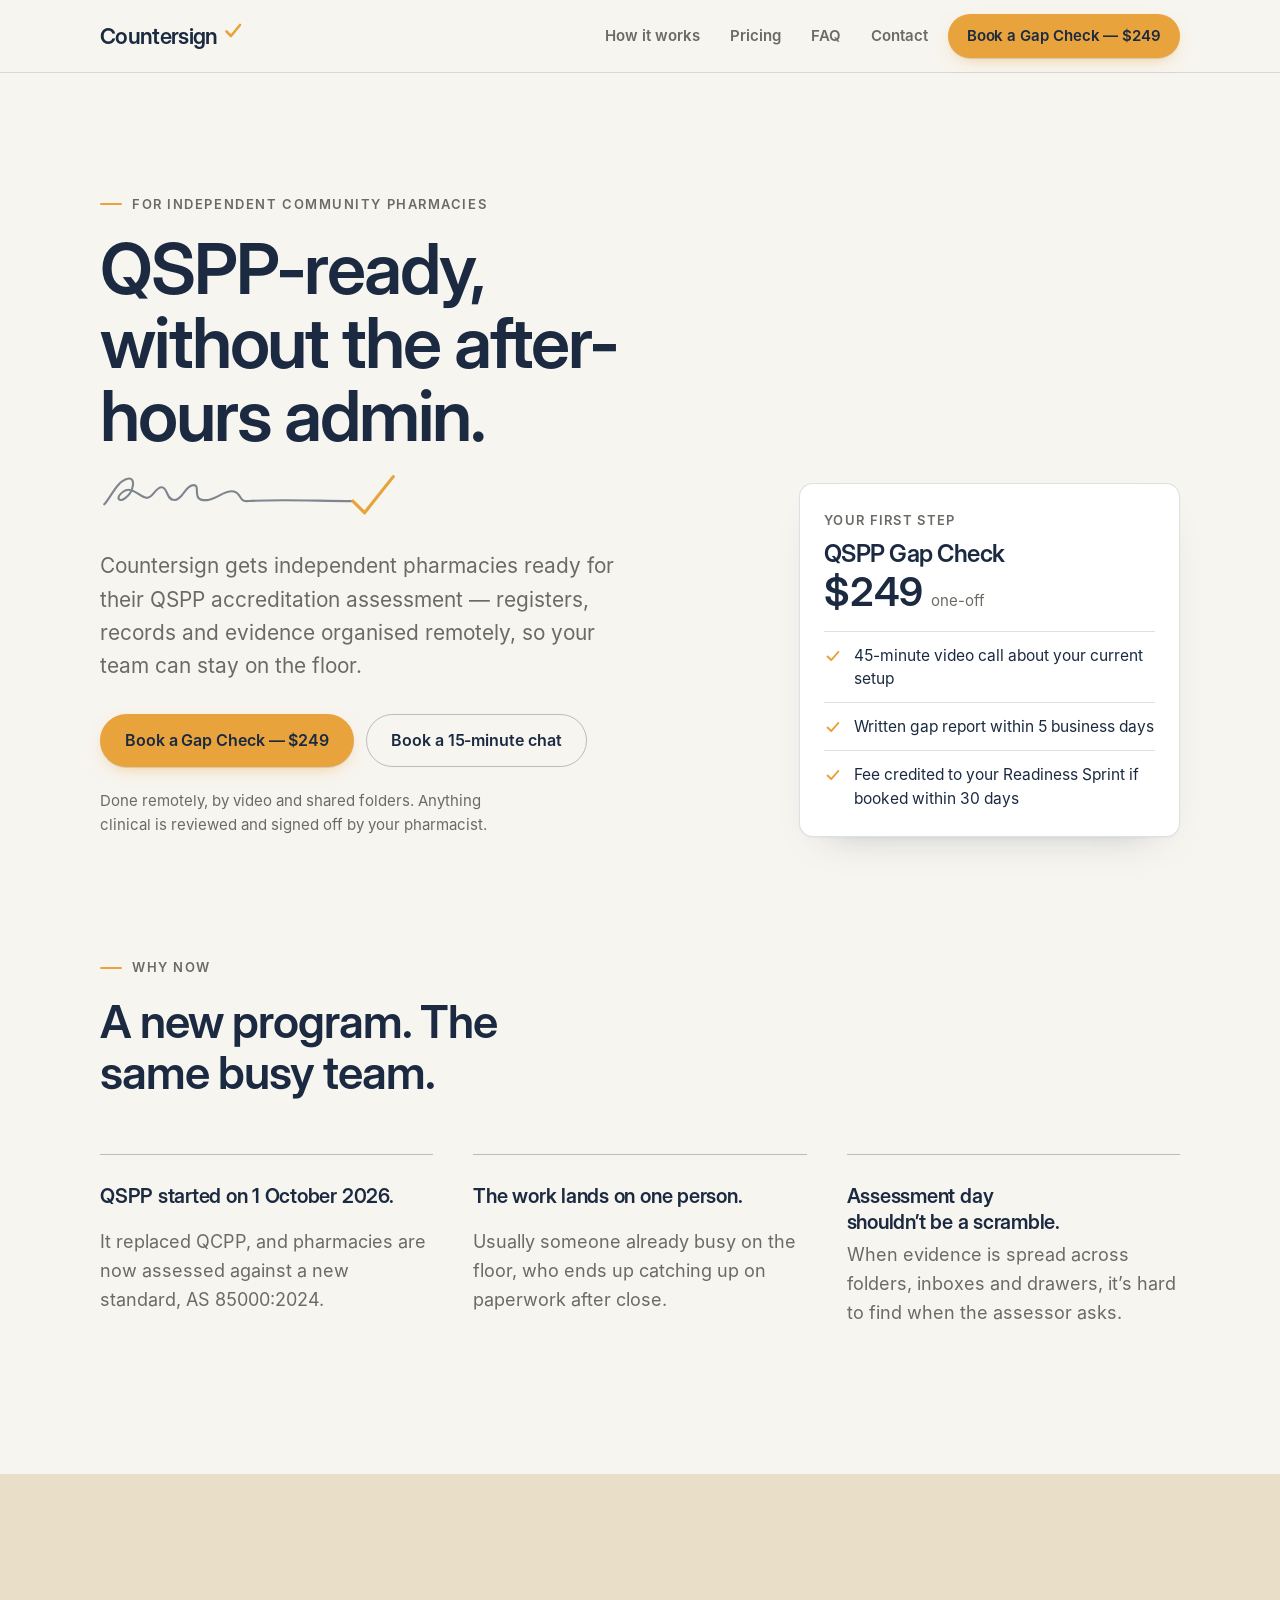
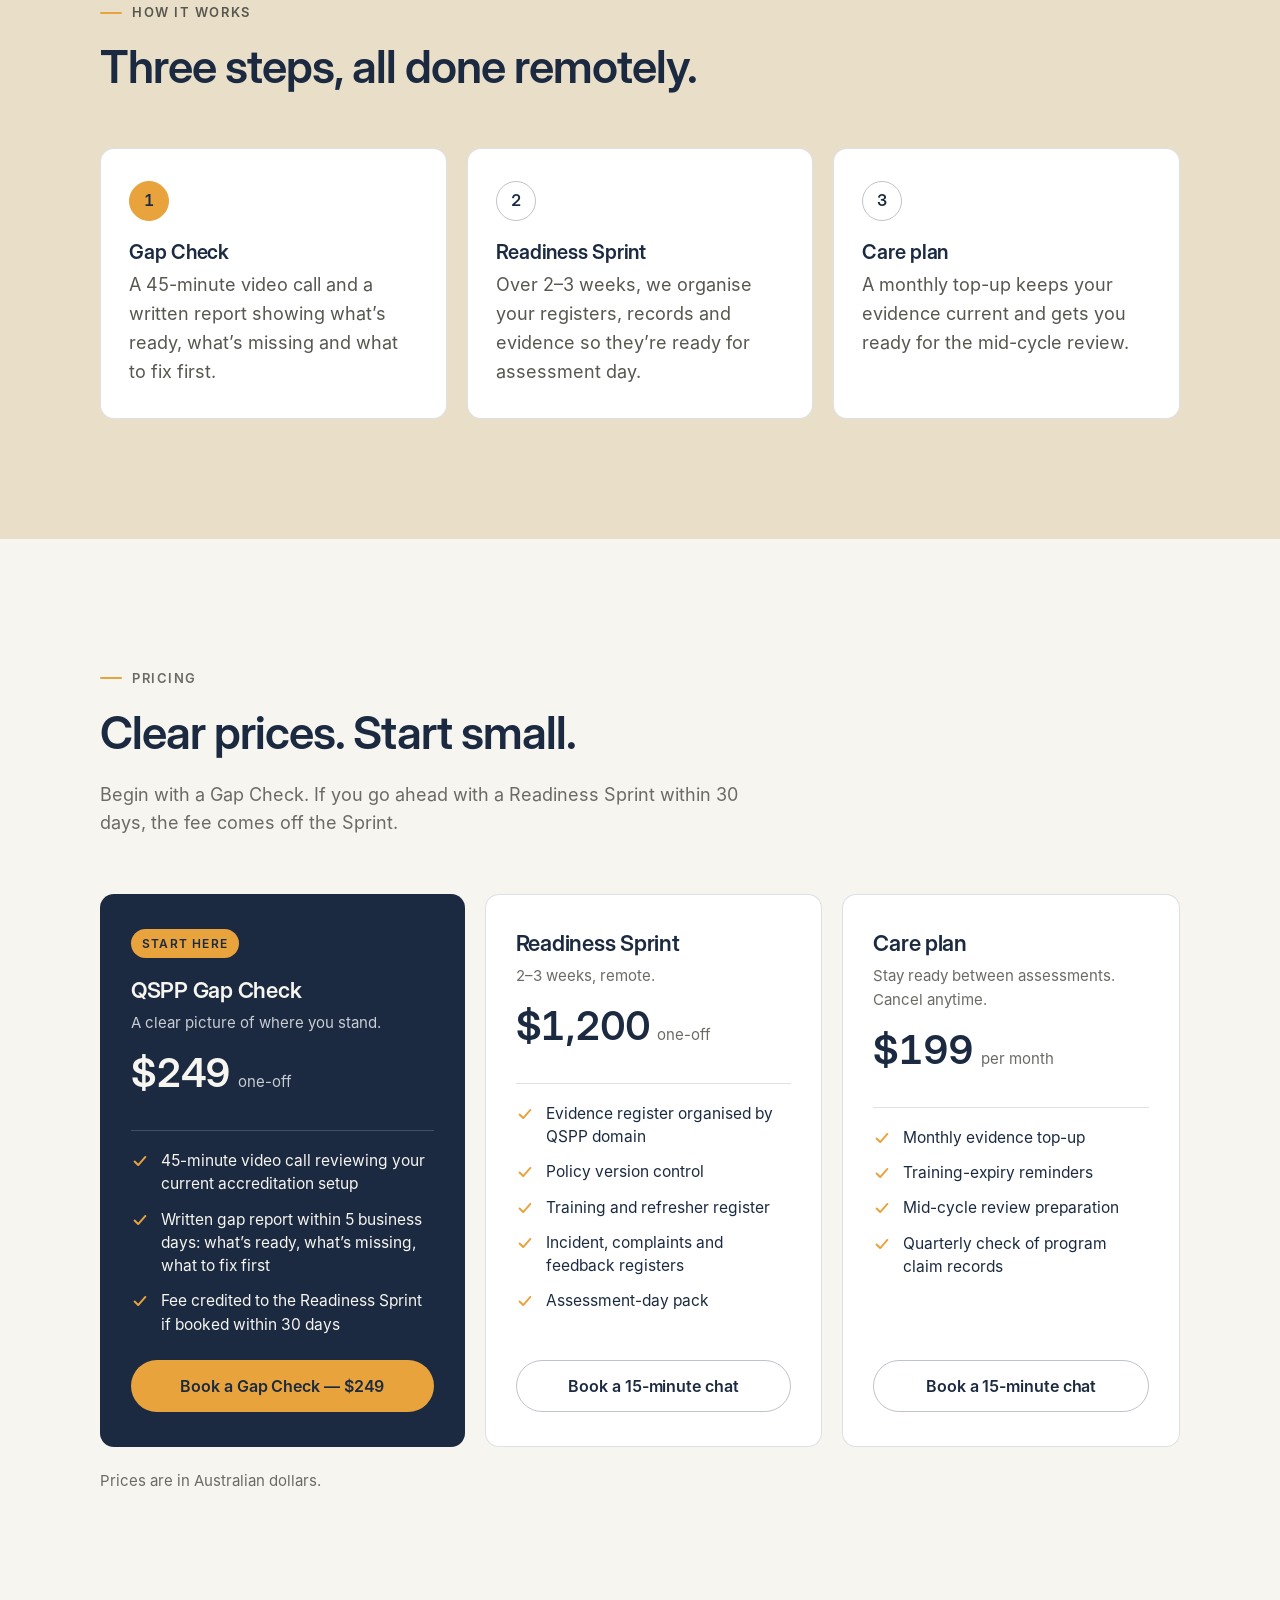
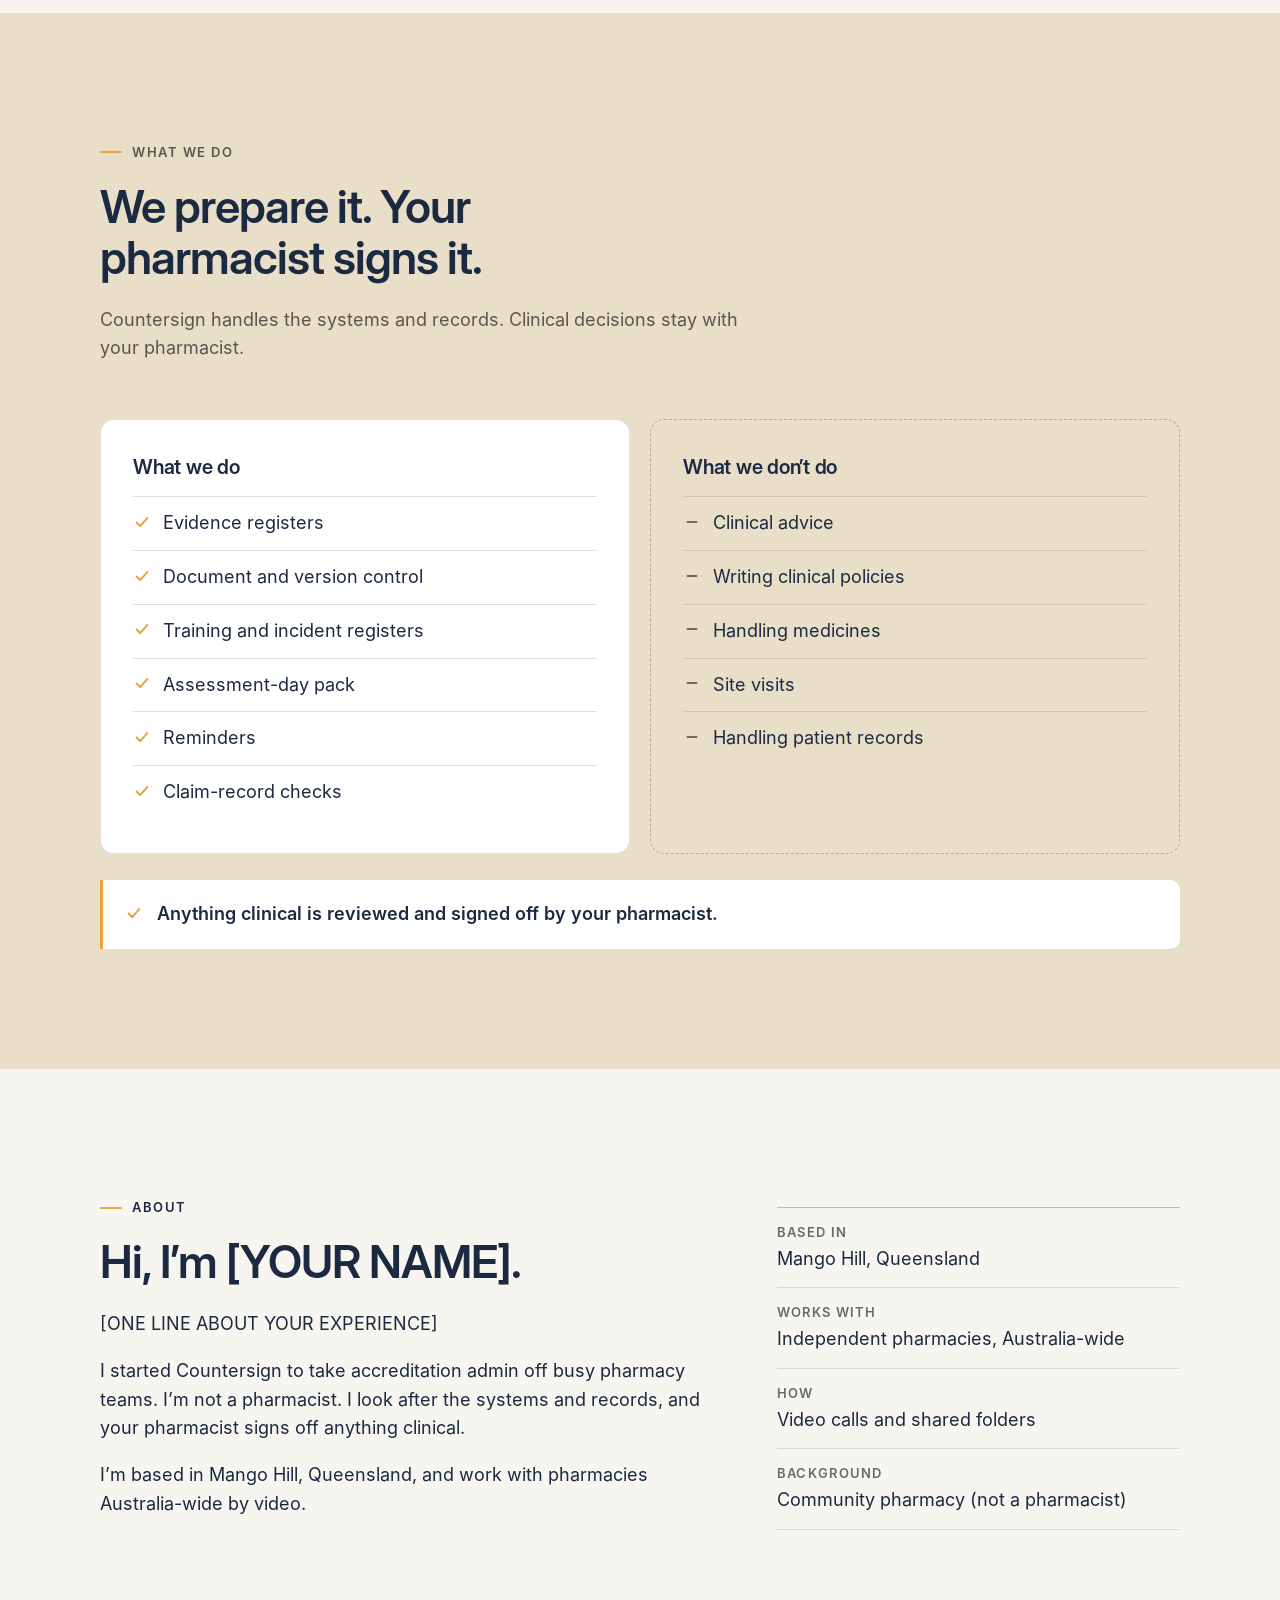
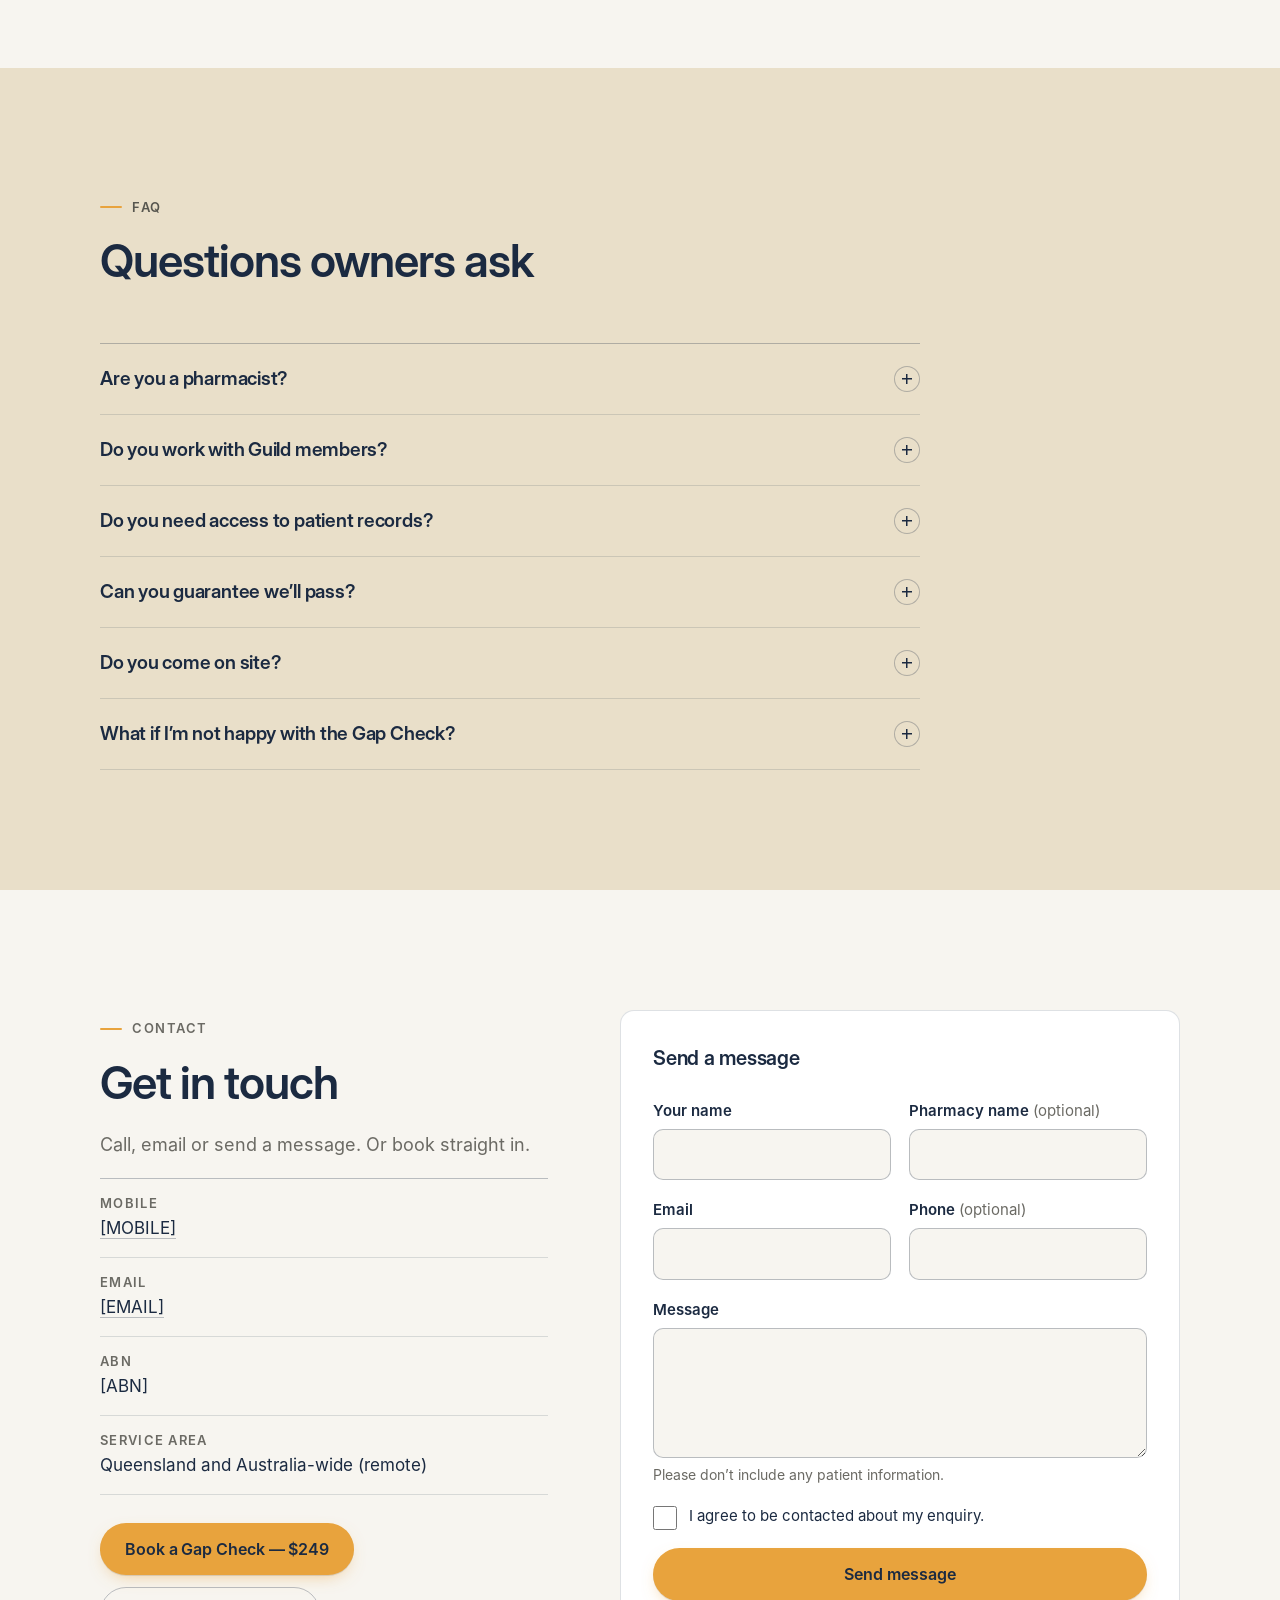
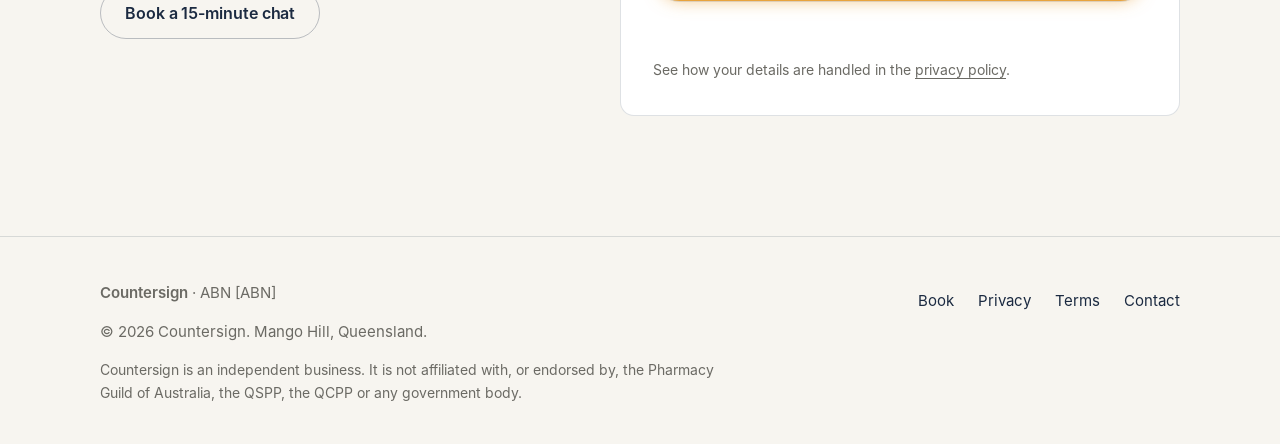
==== commit 97d4ea06: "Add booking page with embedded calendars and pay-then-book flow Sets the site address to the GitHub " ====
--- a/index.html
+++ b/index.html
@@ -8,14 +8,14 @@
   <meta name="theme-color" content="#F7F5F0" media="(prefers-color-scheme: light)">
   <meta name="theme-color" content="#0F1724" media="(prefers-color-scheme: dark)">
 
-  <!-- Social sharing. Replace [SITE_URL] with your web address (see README). -->
+  <!-- Social sharing. Replace https://iamdvirk-wq.github.io/countersign-website with your web address (see README). -->
   <meta property="og:type" content="website">
   <meta property="og:site_name" content="Countersign">
   <meta property="og:locale" content="en_AU">
   <meta property="og:title" content="Countersign — QSPP accreditation support for independent pharmacies">
   <meta property="og:description" content="We prepare it. Your pharmacist signs it. Remote QSPP accreditation admin for independent pharmacies.">
-  <meta property="og:url" content="[SITE_URL]/">
-  <meta property="og:image" content="[SITE_URL]/assets/og-image.png">
+  <meta property="og:url" content="https://iamdvirk-wq.github.io/countersign-website/">
+  <meta property="og:image" content="https://iamdvirk-wq.github.io/countersign-website/assets/og-image.png">
   <meta property="og:image:width" content="1200">
   <meta property="og:image:height" content="630">
   <meta property="og:image:alt" content="Countersign — We prepare it. Your pharmacist signs it.">
@@ -72,7 +72,7 @@
         <p class="lede">Countersign gets independent pharmacies ready for their QSPP accreditation assessment — registers, records and evidence organised remotely, so your team can stay on the floor.</p>
         <div class="cta-row">
           <a class="btn btn-primary" href="[STRIPE_PAYMENT_LINK]" data-cfg-href="{stripePaymentLink}">Book a Gap Check — <span data-cfg="prices.gapCheck">$249</span></a>
-          <a class="btn btn-secondary" href="[BOOKING_LINK]" data-cfg-href="{bookingLink}">Book a 15-minute chat</a>
+          <a class="btn btn-secondary" href="book.html#chat">Book a 15-minute chat</a>
         </div>
         <p class="hero-note">Done remotely, by video and shared folders. Anything clinical is reviewed and signed off by your pharmacist.</p>
       </div>
@@ -179,7 +179,7 @@
             <li><svg class="tick-icon" aria-hidden="true"><use href="#i-tick"/></svg><span>Incident, complaints and feedback registers</span></li>
             <li><svg class="tick-icon" aria-hidden="true"><use href="#i-tick"/></svg><span>Assessment-day pack</span></li>
           </ul>
-          <a class="btn btn-secondary btn-block" href="[BOOKING_LINK]" data-cfg-href="{bookingLink}">Book a 15-minute chat</a>
+          <a class="btn btn-secondary btn-block" href="book.html#chat">Book a 15-minute chat</a>
         </article>
 
         <article class="plan" aria-labelledby="plan-care">
@@ -194,7 +194,7 @@
             <li><svg class="tick-icon" aria-hidden="true"><use href="#i-tick"/></svg><span>Mid-cycle review preparation</span></li>
             <li><svg class="tick-icon" aria-hidden="true"><use href="#i-tick"/></svg><span>Quarterly check of program claim records</span></li>
           </ul>
-          <a class="btn btn-secondary btn-block" href="[BOOKING_LINK]" data-cfg-href="{bookingLink}">Book a 15-minute chat</a>
+          <a class="btn btn-secondary btn-block" href="book.html#chat">Book a 15-minute chat</a>
         </article>
       </div>
       <p class="pricing-note">Prices are in Australian dollars.</p>
@@ -331,7 +331,7 @@
         </dl>
         <div class="cta-row">
           <a class="btn btn-primary" href="[STRIPE_PAYMENT_LINK]" data-cfg-href="{stripePaymentLink}">Book a Gap Check — <span data-cfg="prices.gapCheck">$249</span></a>
-          <a class="btn btn-secondary" href="[BOOKING_LINK]" data-cfg-href="{bookingLink}">Book a 15-minute chat</a>
+          <a class="btn btn-secondary" href="book.html#chat">Book a 15-minute chat</a>
         </div>
       </div>
 
@@ -390,6 +390,7 @@
     </div>
     <nav aria-label="Footer">
       <ul class="footer-links">
+        <li><a href="book.html">Book</a></li>
         <li><a href="privacy.html">Privacy</a></li>
         <li><a href="terms.html">Terms</a></li>
         <li><a href="#contact">Contact</a></li>
--- a/assets/styles.css
+++ b/assets/styles.css
@@ -435,3 +435,37 @@
 }
 .back-link { display: inline-block; margin-bottom: 24px; font-weight: 600; text-decoration: none; padding: 8px 0; }
 .back-link:hover { text-decoration: underline; }
+
+/* ---------- Booking page ---------- */
+.book-hero { padding: clamp(40px, 7vw, 88px) 0 clamp(8px, 2vw, 24px); }
+.book-hero h1 { margin-bottom: 0.3em; }
+.book-hero .lede { margin-bottom: 36px; }
+.book-options { display: grid; gap: 14px; }
+@media (min-width: 760px) { .book-options { grid-template-columns: 1fr 1fr; gap: 20px; } }
+.book-option {
+  display: grid; gap: 6px; text-decoration: none; color: var(--text);
+  background: var(--card); border: 1px solid var(--line); border-radius: var(--radius);
+  padding: 24px; transition: border-color .15s ease, transform .15s ease;
+}
+.book-option:hover { border-color: var(--line-strong); transform: translateY(-1px); }
+.book-option-featured { background: var(--feature-bg); color: var(--feature-text); border-color: transparent; }
+.book-option-meta { font-size: 0.8125rem; font-weight: 600; letter-spacing: .1em; text-transform: uppercase; color: var(--muted); }
+.book-option-featured .book-option-meta { color: var(--feature-muted); }
+.book-option-title { font-family: var(--font-display); font-weight: 600; font-size: 1.375rem; letter-spacing: -0.015em; }
+.book-option-text { color: var(--muted); font-size: 0.96875rem; }
+.book-option-featured .book-option-text { color: var(--feature-muted); }
+.book-option-go { margin-top: 8px; font-weight: 600; color: var(--text); }
+.book-option-featured .book-option-go { color: var(--amber); }
+@media (prefers-color-scheme: dark) { .book-option-featured { border-color: var(--amber); } }
+
+.scheduler {
+  background: var(--card); border: 1px solid var(--line); border-radius: var(--radius);
+  overflow: hidden;
+}
+.scheduler-frame { display: block; width: 100%; height: 760px; border: 0; }
+@media (max-width: 599px) { .scheduler-frame { height: 1050px; } }
+.scheduler-empty { padding: 32px 24px; max-width: 60ch; }
+.scheduler-empty p { color: var(--muted); }
+.scheduler-alt { margin-top: 12px; font-size: 0.9375rem; color: var(--muted); }
+.section-band .scheduler-alt { color: var(--muted-on-band); }
+.section-band .hero-note { color: var(--muted-on-band); }
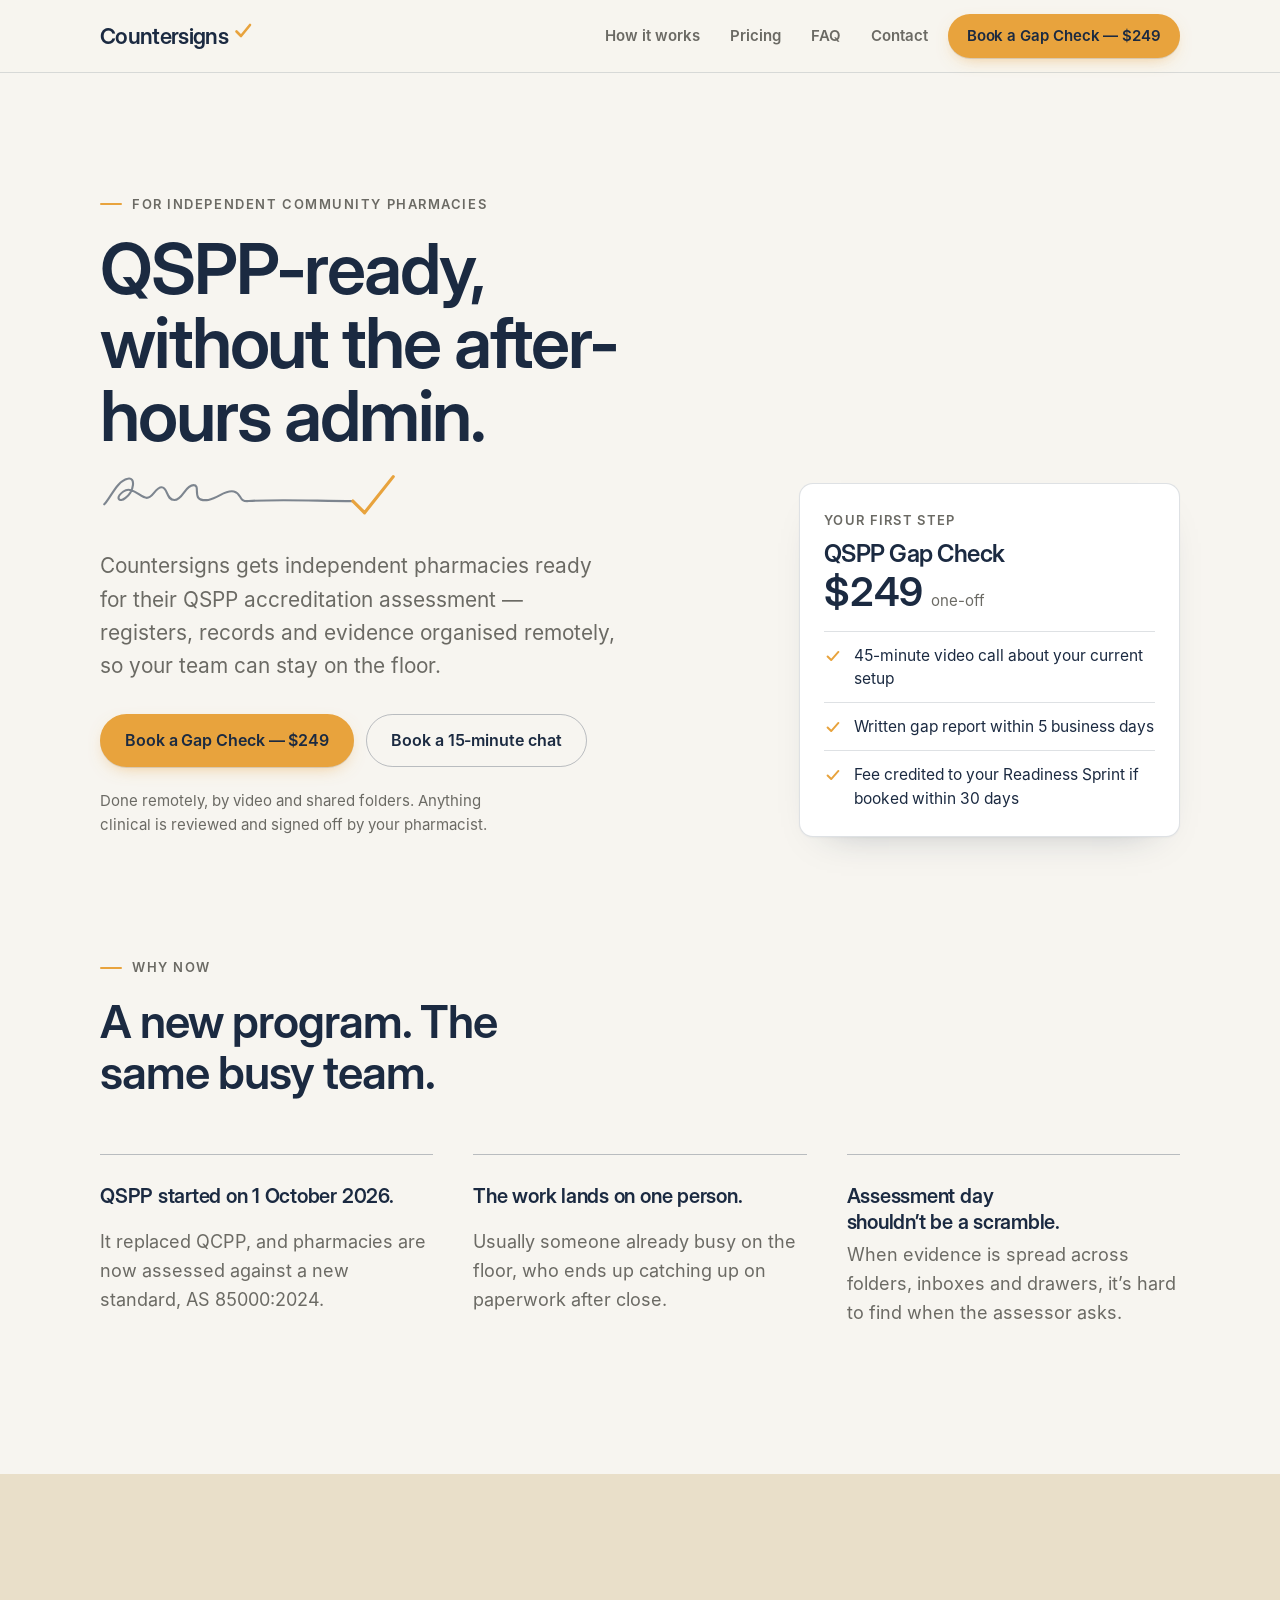
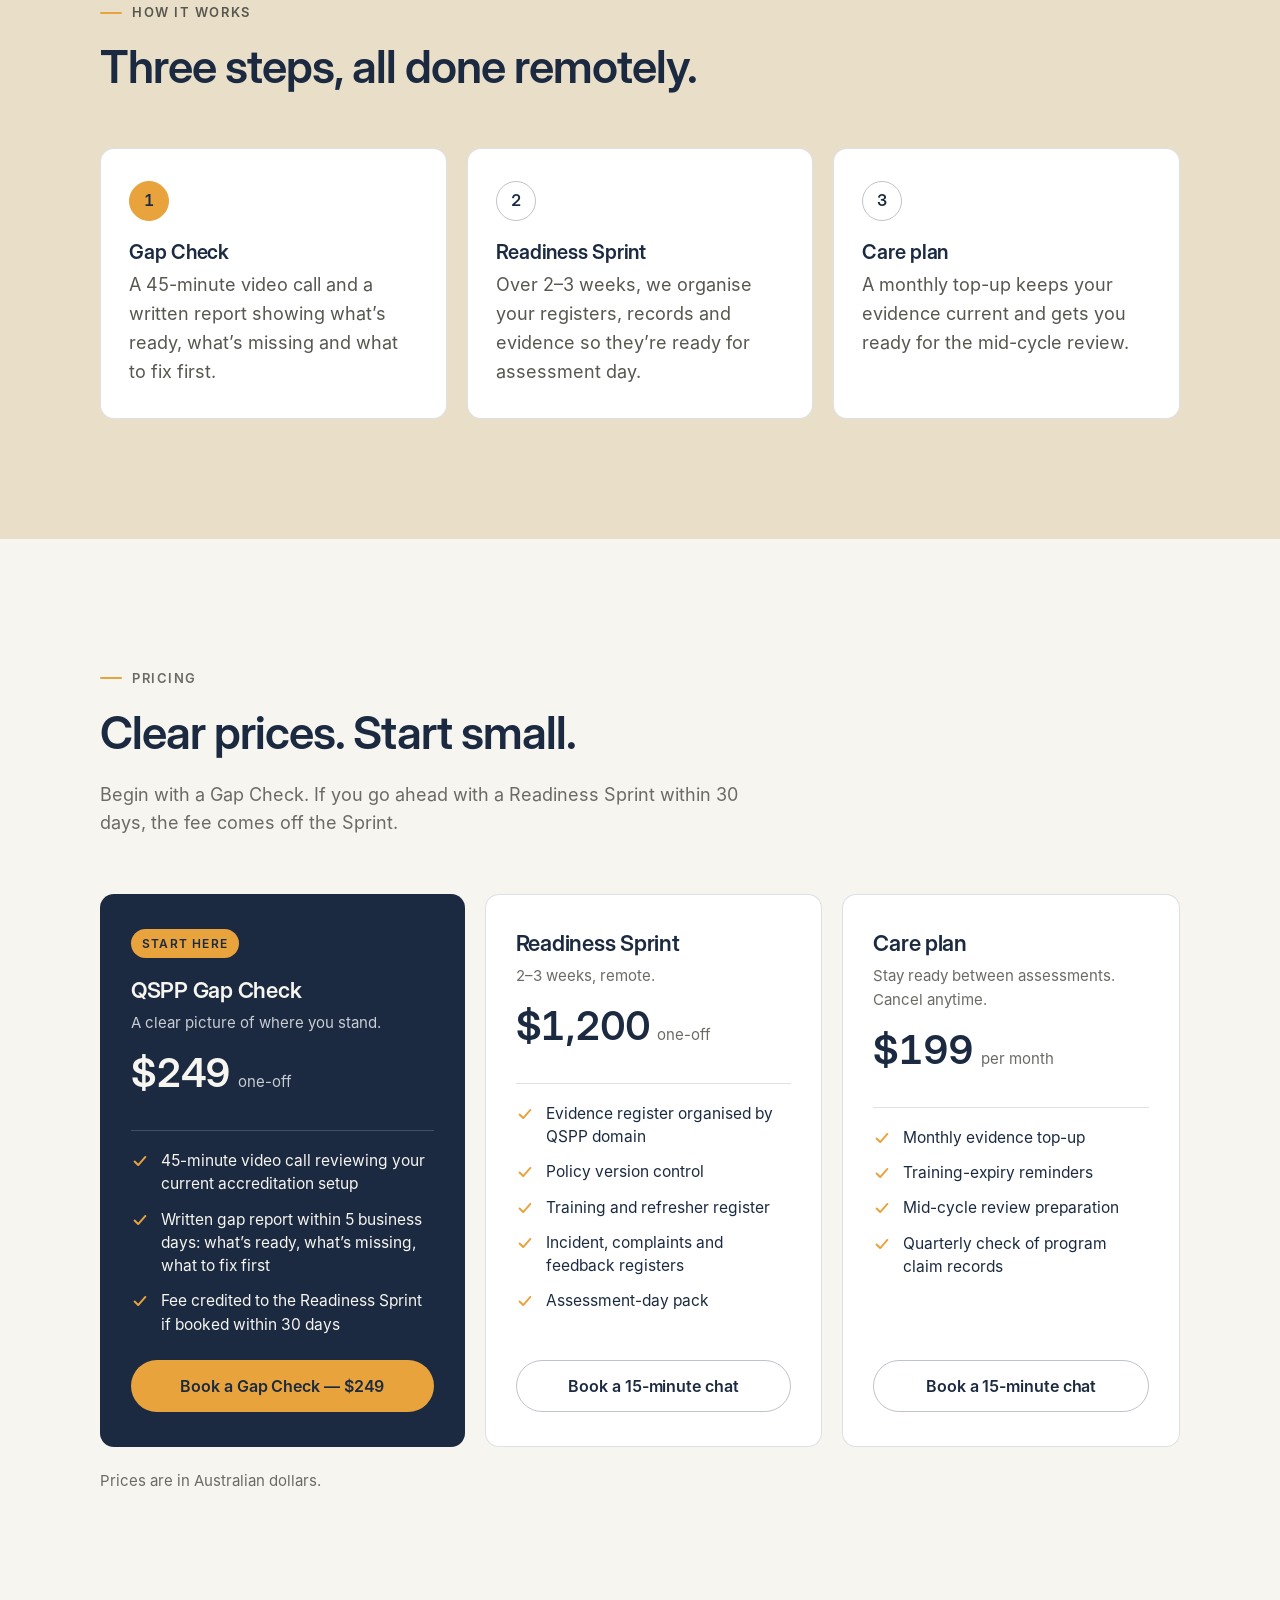
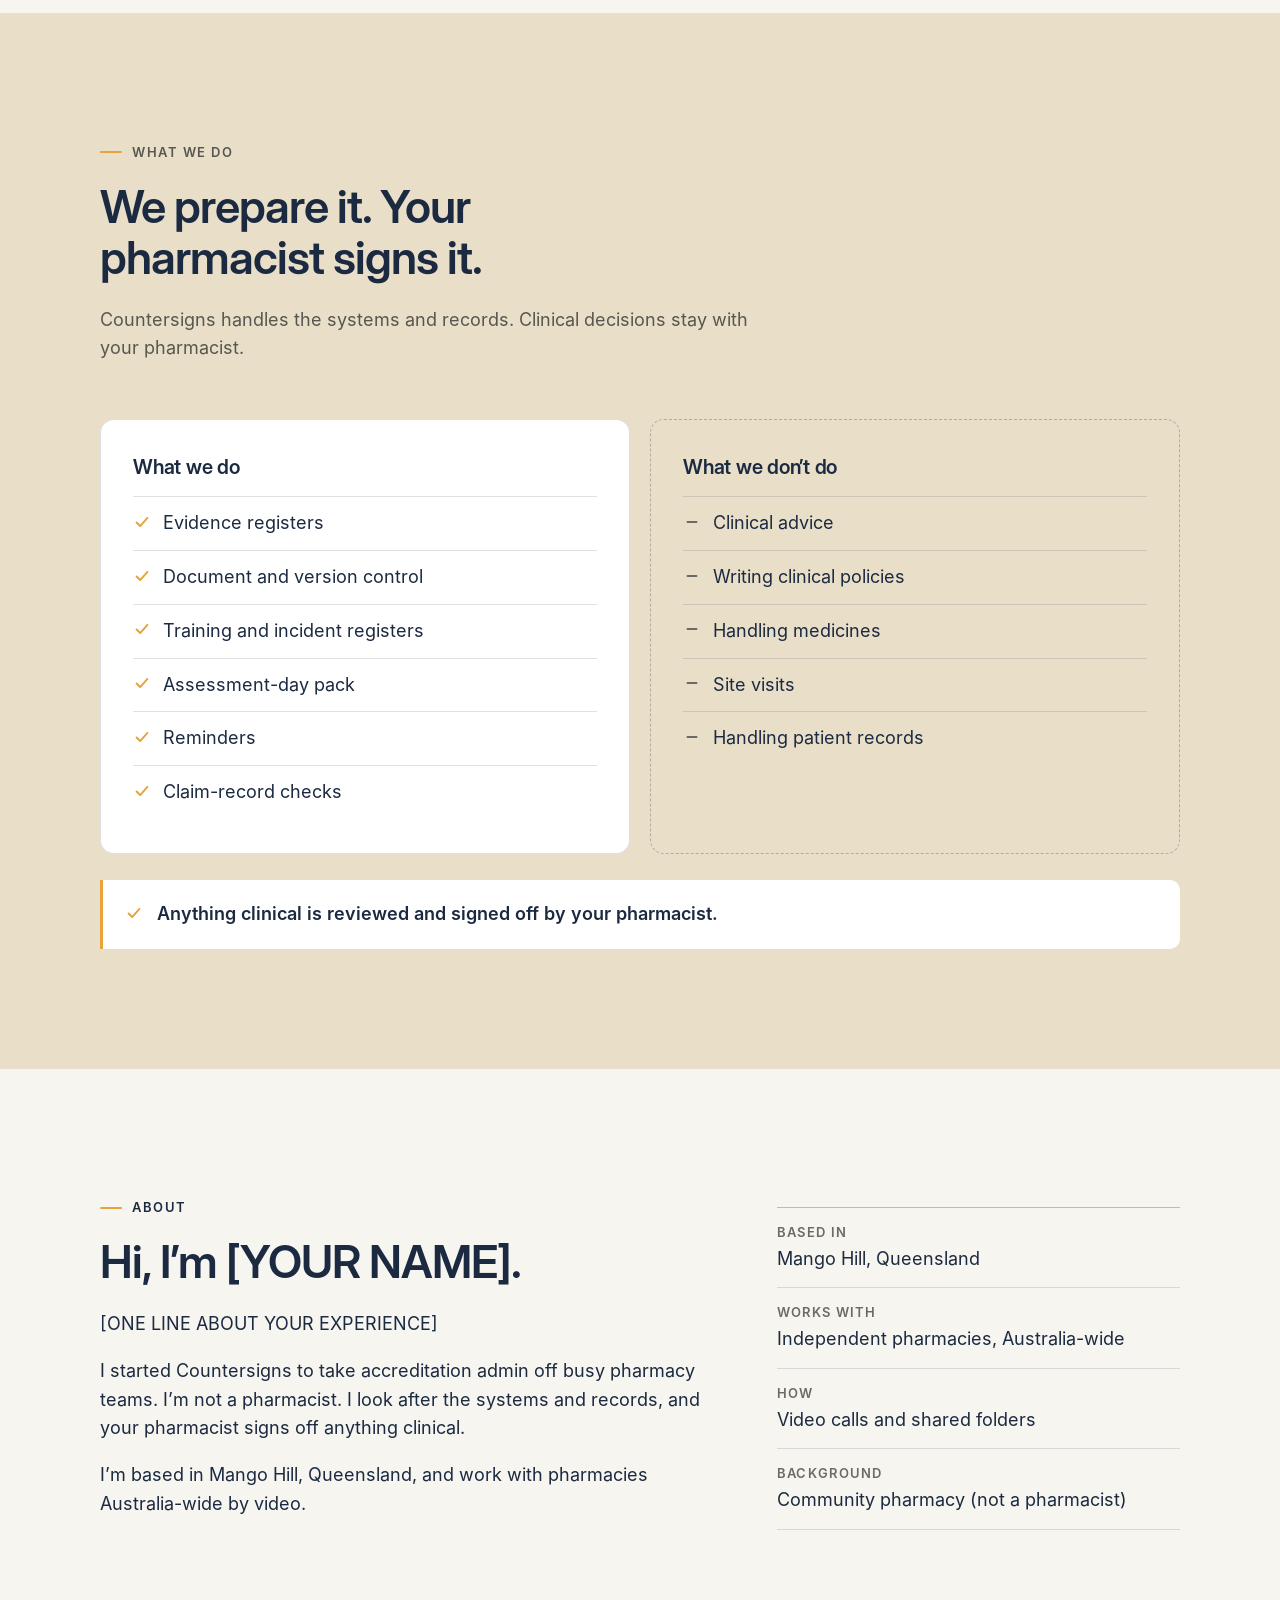
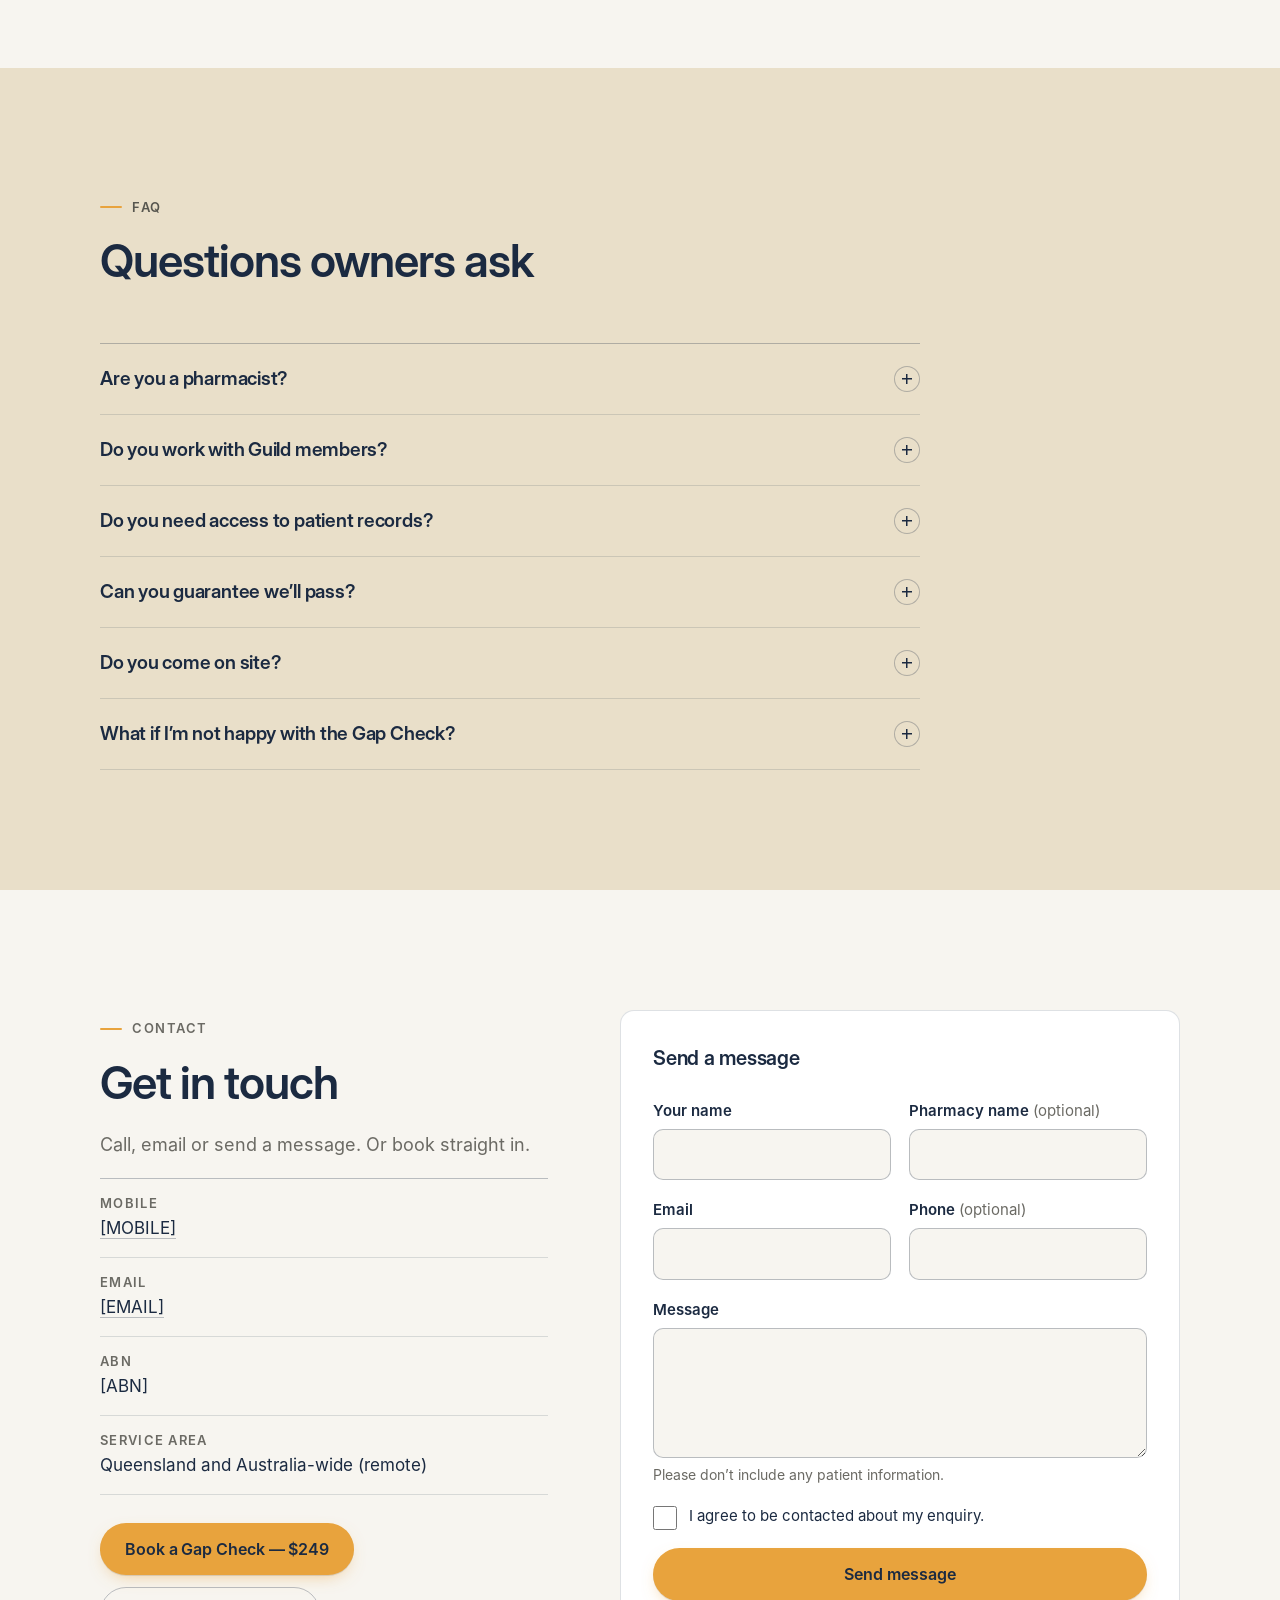
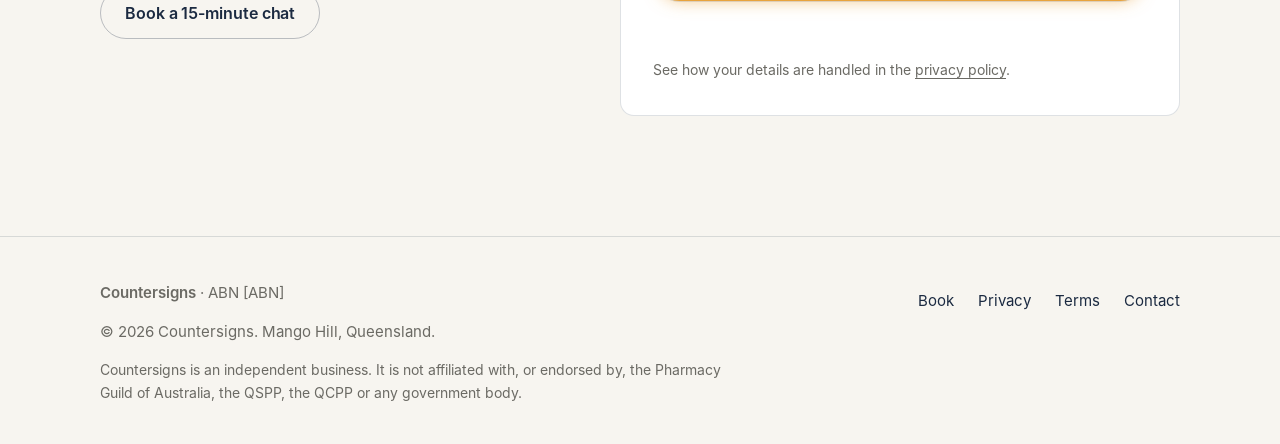
==== commit 41dbd77b: "Rebrand to Countersigns and switch site address to countersigns.com.au Updates copy, page titles, lo" ====
--- a/index.html
+++ b/index.html
@@ -3,22 +3,22 @@
 <head>
   <meta charset="utf-8">
   <meta name="viewport" content="width=device-width, initial-scale=1">
-  <title>Countersign — QSPP accreditation support for independent pharmacies</title>
-  <meta name="description" content="Countersign gets independent community pharmacies ready for their QSPP accreditation assessment. Registers, records and evidence organised remotely, so your team can stay on the floor.">
+  <title>Countersigns — QSPP accreditation support for independent pharmacies</title>
+  <meta name="description" content="Countersigns gets independent community pharmacies ready for their QSPP accreditation assessment. Registers, records and evidence organised remotely, so your team can stay on the floor.">
   <meta name="theme-color" content="#F7F5F0" media="(prefers-color-scheme: light)">
   <meta name="theme-color" content="#0F1724" media="(prefers-color-scheme: dark)">
 
-  <!-- Social sharing. Replace https://iamdvirk-wq.github.io/countersign-website with your web address (see README). -->
+  <!-- Social sharing. Replace https://countersigns.com.au with your web address (see README). -->
   <meta property="og:type" content="website">
-  <meta property="og:site_name" content="Countersign">
+  <meta property="og:site_name" content="Countersigns">
   <meta property="og:locale" content="en_AU">
-  <meta property="og:title" content="Countersign — QSPP accreditation support for independent pharmacies">
+  <meta property="og:title" content="Countersigns — QSPP accreditation support for independent pharmacies">
   <meta property="og:description" content="We prepare it. Your pharmacist signs it. Remote QSPP accreditation admin for independent pharmacies.">
-  <meta property="og:url" content="https://iamdvirk-wq.github.io/countersign-website/">
-  <meta property="og:image" content="https://iamdvirk-wq.github.io/countersign-website/assets/og-image.png">
+  <meta property="og:url" content="https://countersigns.com.au/">
+  <meta property="og:image" content="https://countersigns.com.au/assets/og-image.png">
   <meta property="og:image:width" content="1200">
   <meta property="og:image:height" content="630">
-  <meta property="og:image:alt" content="Countersign — We prepare it. Your pharmacist signs it.">
+  <meta property="og:image:alt" content="Countersigns — We prepare it. Your pharmacist signs it.">
   <meta name="twitter:card" content="summary_large_image">
 
   <link rel="icon" href="assets/favicon.svg" type="image/svg+xml">
@@ -41,7 +41,7 @@
 <header class="site-header" id="top">
   <div class="wrap header-inner">
     <!-- Logo: shows this wordmark until you set useLogoFile: true in config.js -->
-    <a class="wordmark" href="#top" aria-label="Countersign, back to top">Countersign<svg viewBox="0 0 20 20" aria-hidden="true" focusable="false"><path d="M3.5 10.5l4.5 4.5 9-11" fill="none" stroke="#E8A33D" stroke-width="2.6" stroke-linecap="round" stroke-linejoin="round"/></svg></a>
+    <a class="wordmark" href="#top" aria-label="Countersigns, back to top">Countersigns<svg viewBox="0 0 20 20" aria-hidden="true" focusable="false"><path d="M3.5 10.5l4.5 4.5 9-11" fill="none" stroke="#E8A33D" stroke-width="2.6" stroke-linecap="round" stroke-linejoin="round"/></svg></a>
     <nav class="site-nav" aria-label="Main">
       <ul>
         <li><a href="#how-it-works">How it works</a></li>
@@ -69,7 +69,7 @@
           <path class="sig" pathLength="100" d="M4 36C10 30 16 14 26 12c8-2 6 12-2 18-6 5-10 0-2-6 8-6 16 6 22 6s8-10 14-10 4 12 12 12 10-14 18-14-4 16 14 14c10-2 16-10 24-8s4 10 14 9c30-2 65 0 98 0"/>
           <path class="tick" pathLength="100" d="M238 33l11 11 27-34"/>
         </svg>
-        <p class="lede">Countersign gets independent pharmacies ready for their QSPP accreditation assessment — registers, records and evidence organised remotely, so your team can stay on the floor.</p>
+        <p class="lede">Countersigns gets independent pharmacies ready for their QSPP accreditation assessment — registers, records and evidence organised remotely, so your team can stay on the floor.</p>
         <div class="cta-row">
           <a class="btn btn-primary" href="[STRIPE_PAYMENT_LINK]" data-cfg-href="{stripePaymentLink}">Book a Gap Check — <span data-cfg="prices.gapCheck">$249</span></a>
           <a class="btn btn-secondary" href="book.html#chat">Book a 15-minute chat</a>
@@ -207,7 +207,7 @@
       <div class="section-head">
         <p class="eyebrow">What we do</p>
         <h2 id="scope-title">We prepare it. Your pharmacist signs it.</h2>
-        <p>Countersign handles the systems and records. Clinical decisions stay with your pharmacist.</p>
+        <p>Countersigns handles the systems and records. Clinical decisions stay with your pharmacist.</p>
       </div>
       <div class="split">
         <div class="split-col do">
@@ -246,7 +246,7 @@
         -->
         <h2 id="about-title">Hi, I’m <span data-cfg="founderName">[YOUR NAME]</span>.</h2>
         <p data-cfg="founderExperience">[ONE LINE ABOUT YOUR EXPERIENCE]</p>
-        <p>I started Countersign to take accreditation admin off busy pharmacy teams. I’m not a pharmacist. I look after the systems and records, and your pharmacist signs off anything clinical.</p>
+        <p>I started Countersigns to take accreditation admin off busy pharmacy teams. I’m not a pharmacist. I look after the systems and records, and your pharmacist signs off anything clinical.</p>
         <p>I’m based in Mango Hill, Queensland, and work with pharmacies Australia-wide by video.</p>
       </div>
       <dl class="about-facts">
@@ -294,7 +294,7 @@
         </details>
         <details>
           <summary>Do you work with Guild members?</summary>
-          <div class="answer"><p>Yes. The Guild gives advice and templates. Countersign does the hands-on admin.</p></div>
+          <div class="answer"><p>Yes. The Guild gives advice and templates. Countersigns does the hands-on admin.</p></div>
         </details>
         <details>
           <summary>Do you need access to patient records?</summary>
@@ -367,7 +367,7 @@
           <label for="f-gotcha">Leave this empty</label>
           <input id="f-gotcha" type="text" name="_gotcha" tabindex="-1" autocomplete="off">
         </div>
-        <input type="hidden" name="_subject" value="New enquiry from the Countersign website">
+        <input type="hidden" name="_subject" value="New enquiry from the Countersigns website">
         <label class="check" for="f-consent">
           <input id="f-consent" name="consent" type="checkbox" value="yes" required>
           <span>I agree to be contacted about my enquiry.</span>
@@ -384,9 +384,9 @@
 <footer class="site-footer">
   <div class="wrap footer-grid">
     <div>
-      <p><strong>Countersign</strong> · ABN <span data-cfg="abn">[ABN]</span></p>
-      <p>© <span data-cfg="year">2026</span> Countersign. Mango Hill, Queensland.</p>
-      <p class="disclaimer">Countersign is an independent business. It is not affiliated with, or endorsed by, the Pharmacy Guild of Australia, the QSPP, the QCPP or any government body.</p>
+      <p><strong>Countersigns</strong> · ABN <span data-cfg="abn">[ABN]</span></p>
+      <p>© <span data-cfg="year">2026</span> Countersigns. Mango Hill, Queensland.</p>
+      <p class="disclaimer">Countersigns is an independent business. It is not affiliated with, or endorsed by, the Pharmacy Guild of Australia, the QSPP, the QCPP or any government body.</p>
     </div>
     <nav aria-label="Footer">
       <ul class="footer-links">
--- a/assets/styles.css
+++ b/assets/styles.css
@@ -1,4 +1,4 @@
-/* Countersign — styles. Mobile-first. No external dependencies. */
+/* Countersigns — styles. Mobile-first. No external dependencies. */
 
 /* ---------- Fonts (self-hosted Inter, SIL OFL — see fonts/OFL.txt) ---------- */
 @font-face {
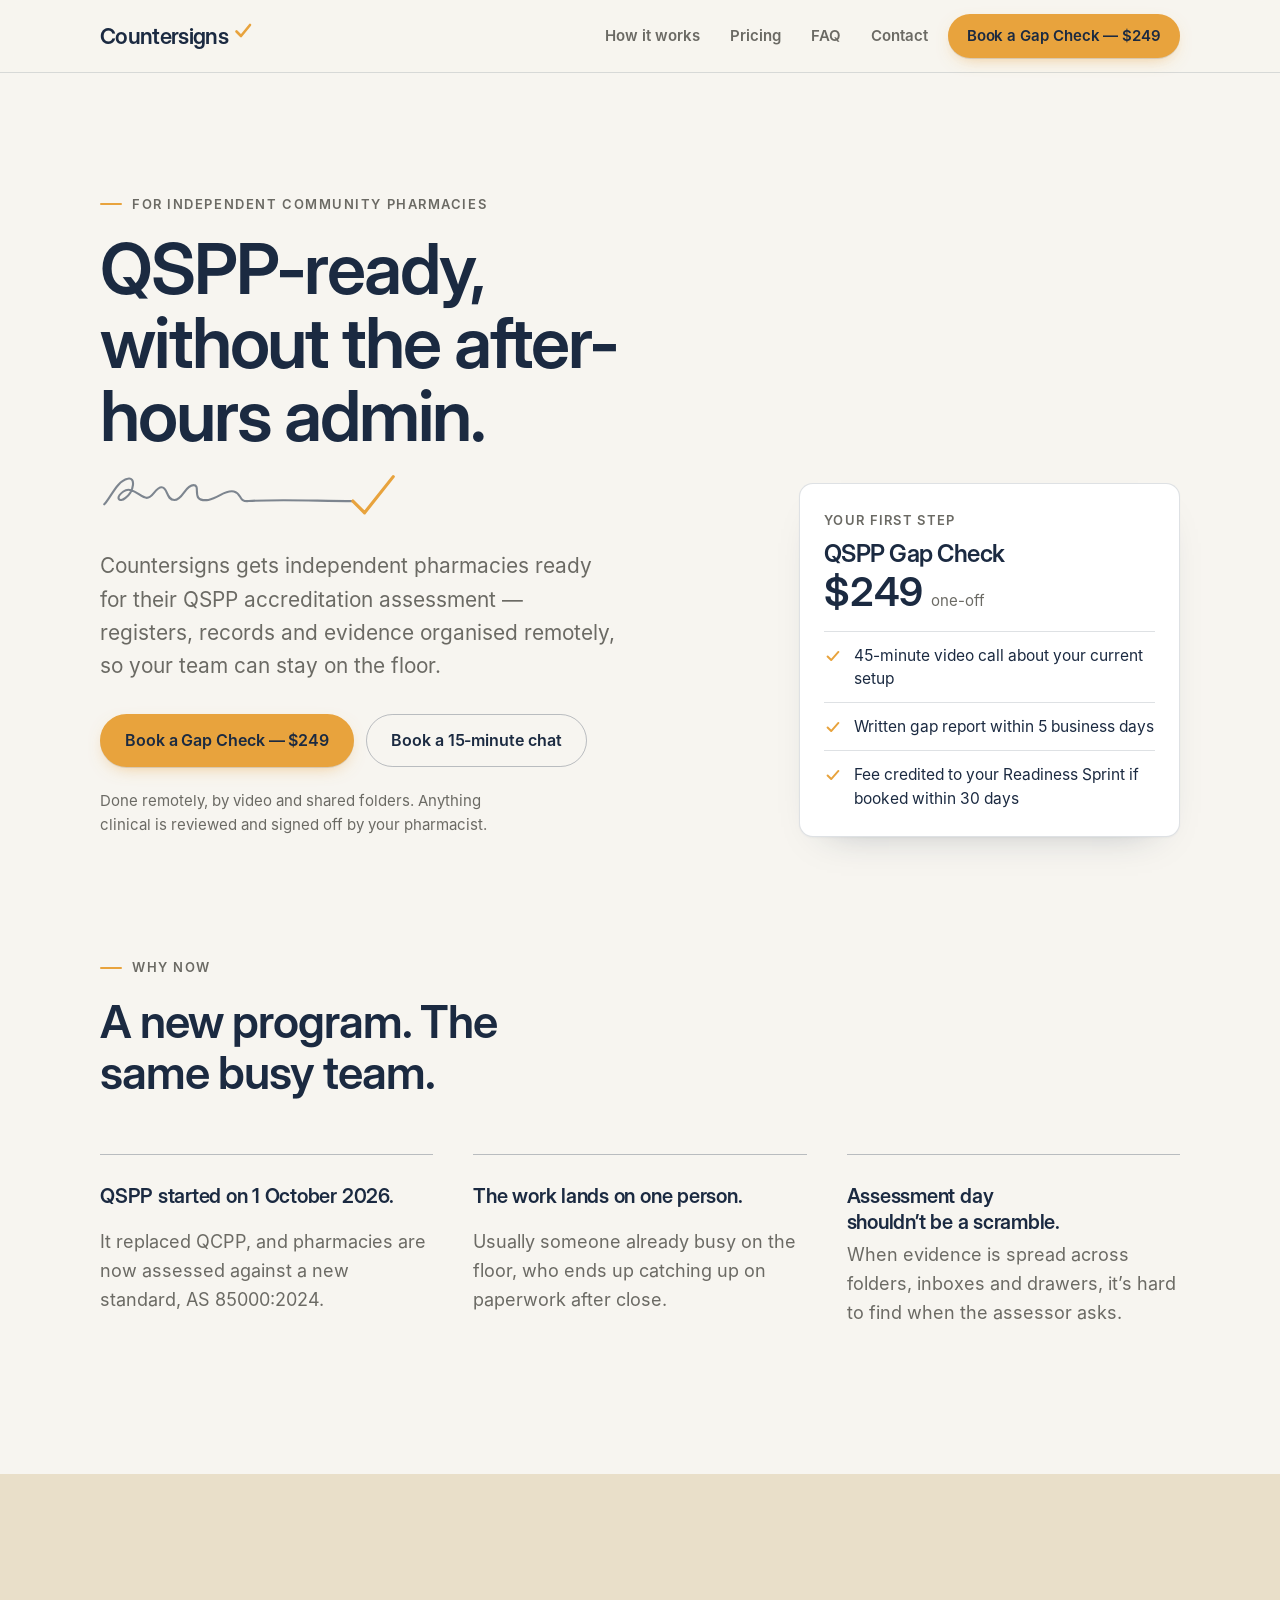
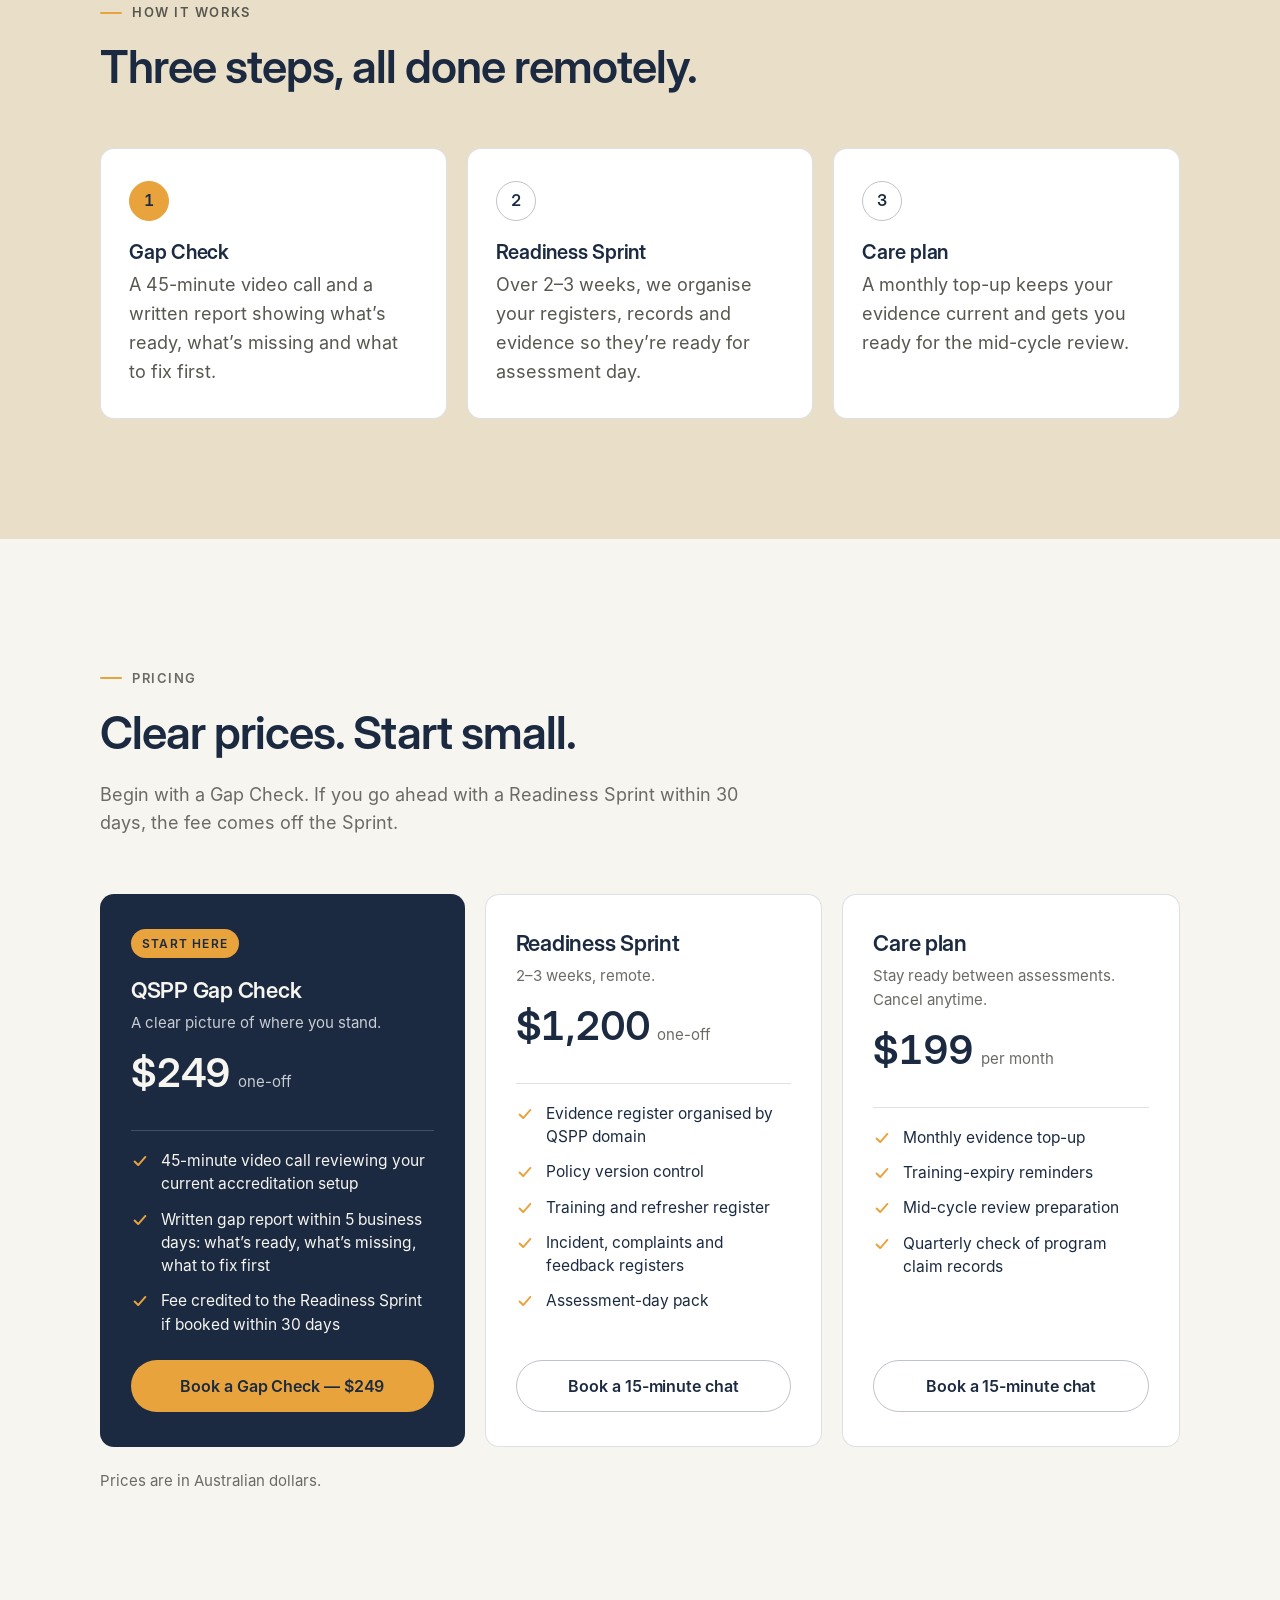
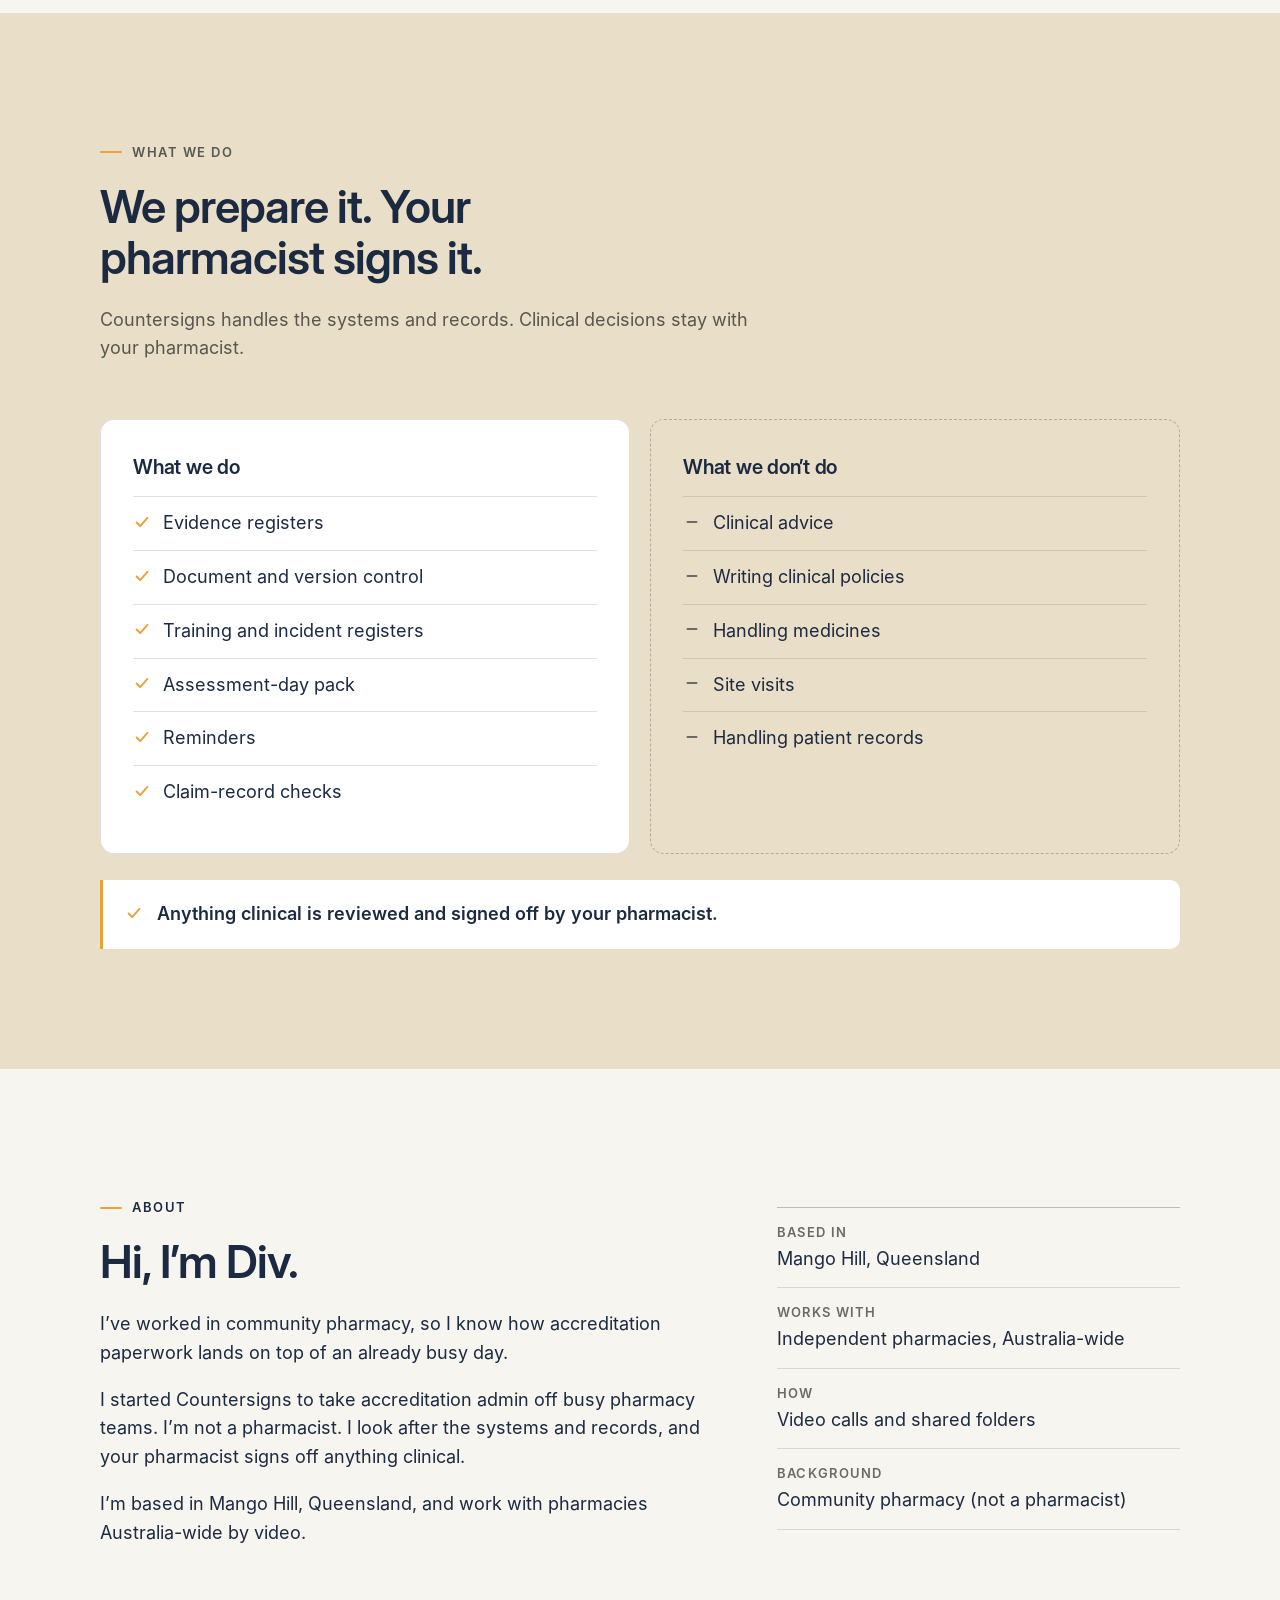
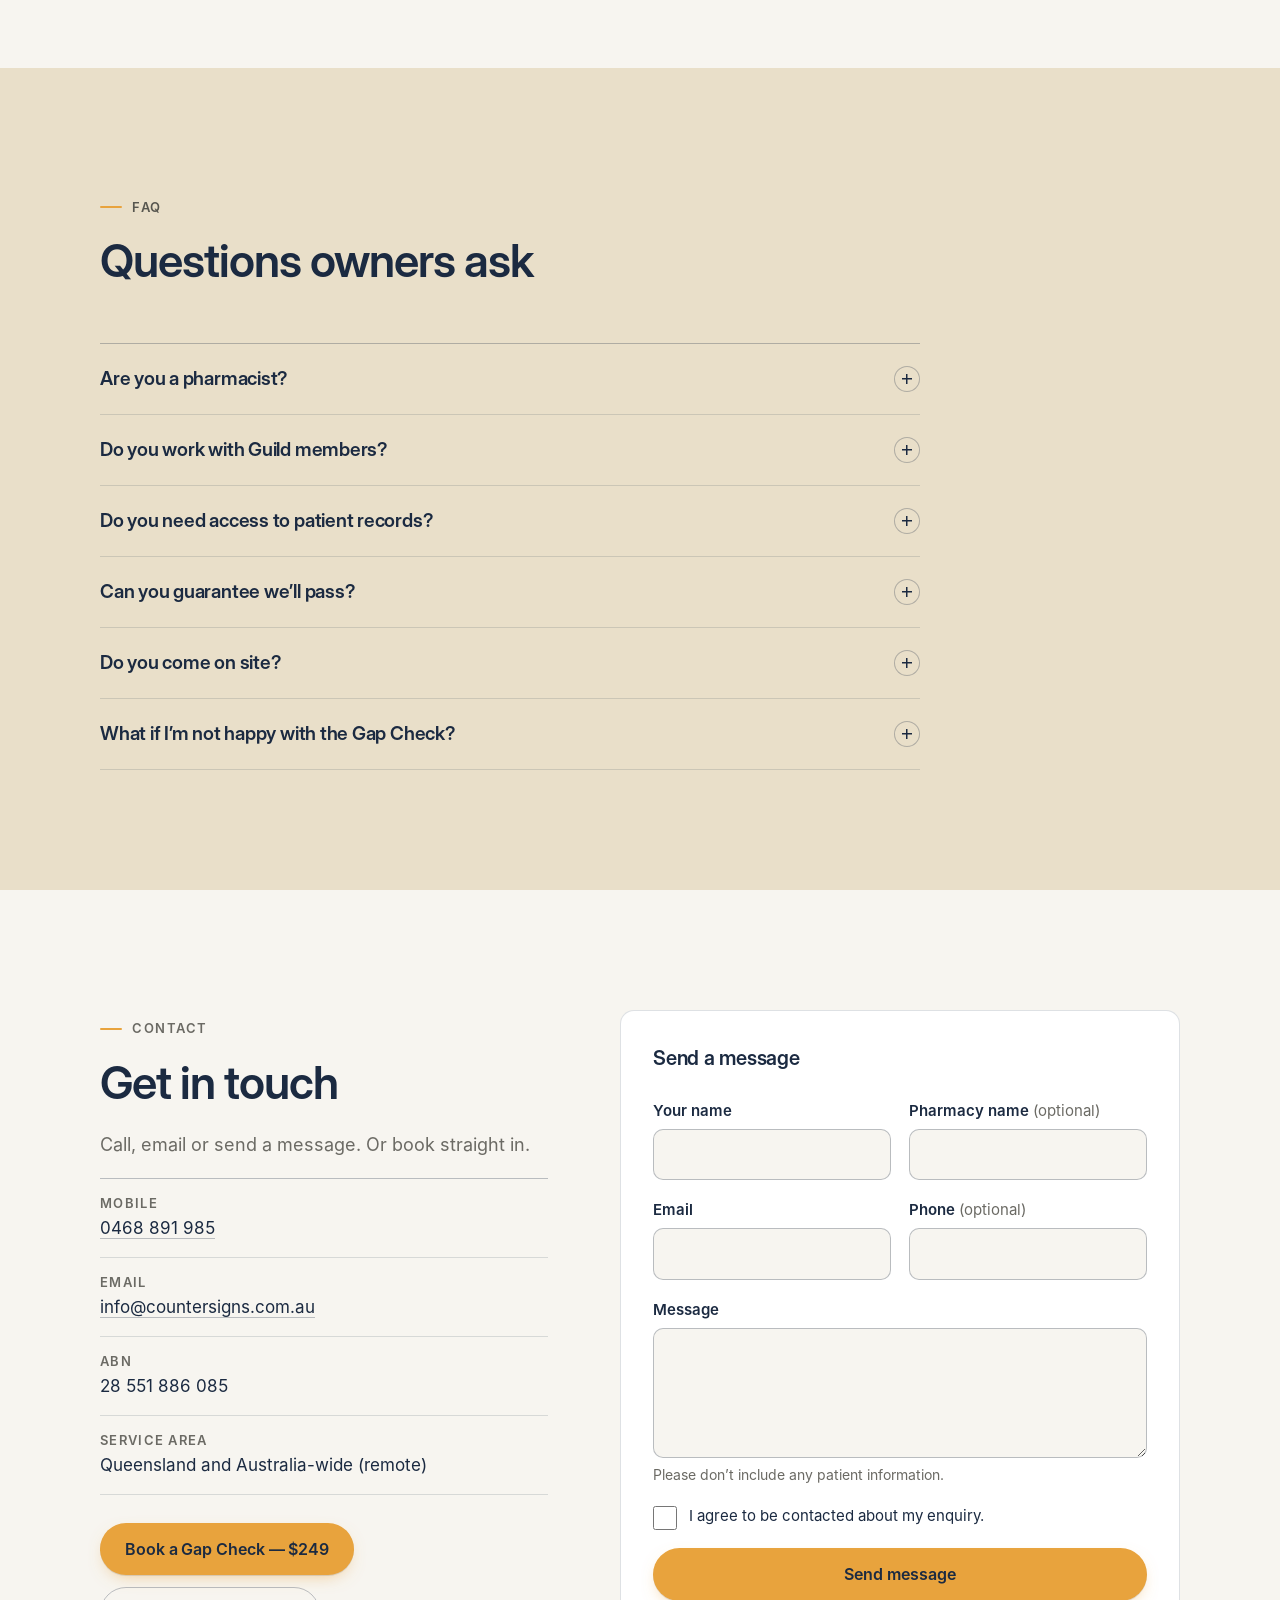
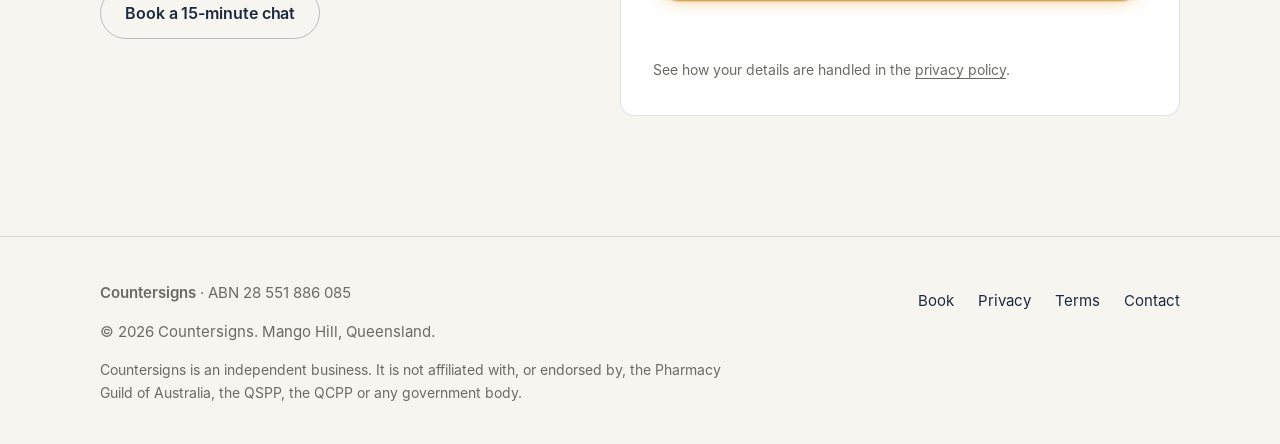
==== commit 426fc5d3: "Connect live Stripe Gap Check payment, add experience line, finalise privacy policy Also version scr" ====
--- a/index.html
+++ b/index.html
@@ -24,9 +24,9 @@
   <link rel="icon" href="assets/favicon.svg" type="image/svg+xml">
   <link rel="preload" href="assets/fonts/InterDisplay-SemiBold.woff" as="font" type="font/woff" crossorigin>
   <link rel="preload" href="assets/fonts/Inter-Regular.woff" as="font" type="font/woff" crossorigin>
-  <link rel="stylesheet" href="assets/styles.css">
-  <script src="config.js" defer></script>
-  <script src="assets/site.js" defer></script>
+  <link rel="stylesheet" href="assets/styles.css?v=2">
+  <script src="config.js?v=2" defer></script>
+  <script src="assets/site.js?v=2" defer></script>
 </head>
 <body data-page="home" class="has-mobile-cta">
 
